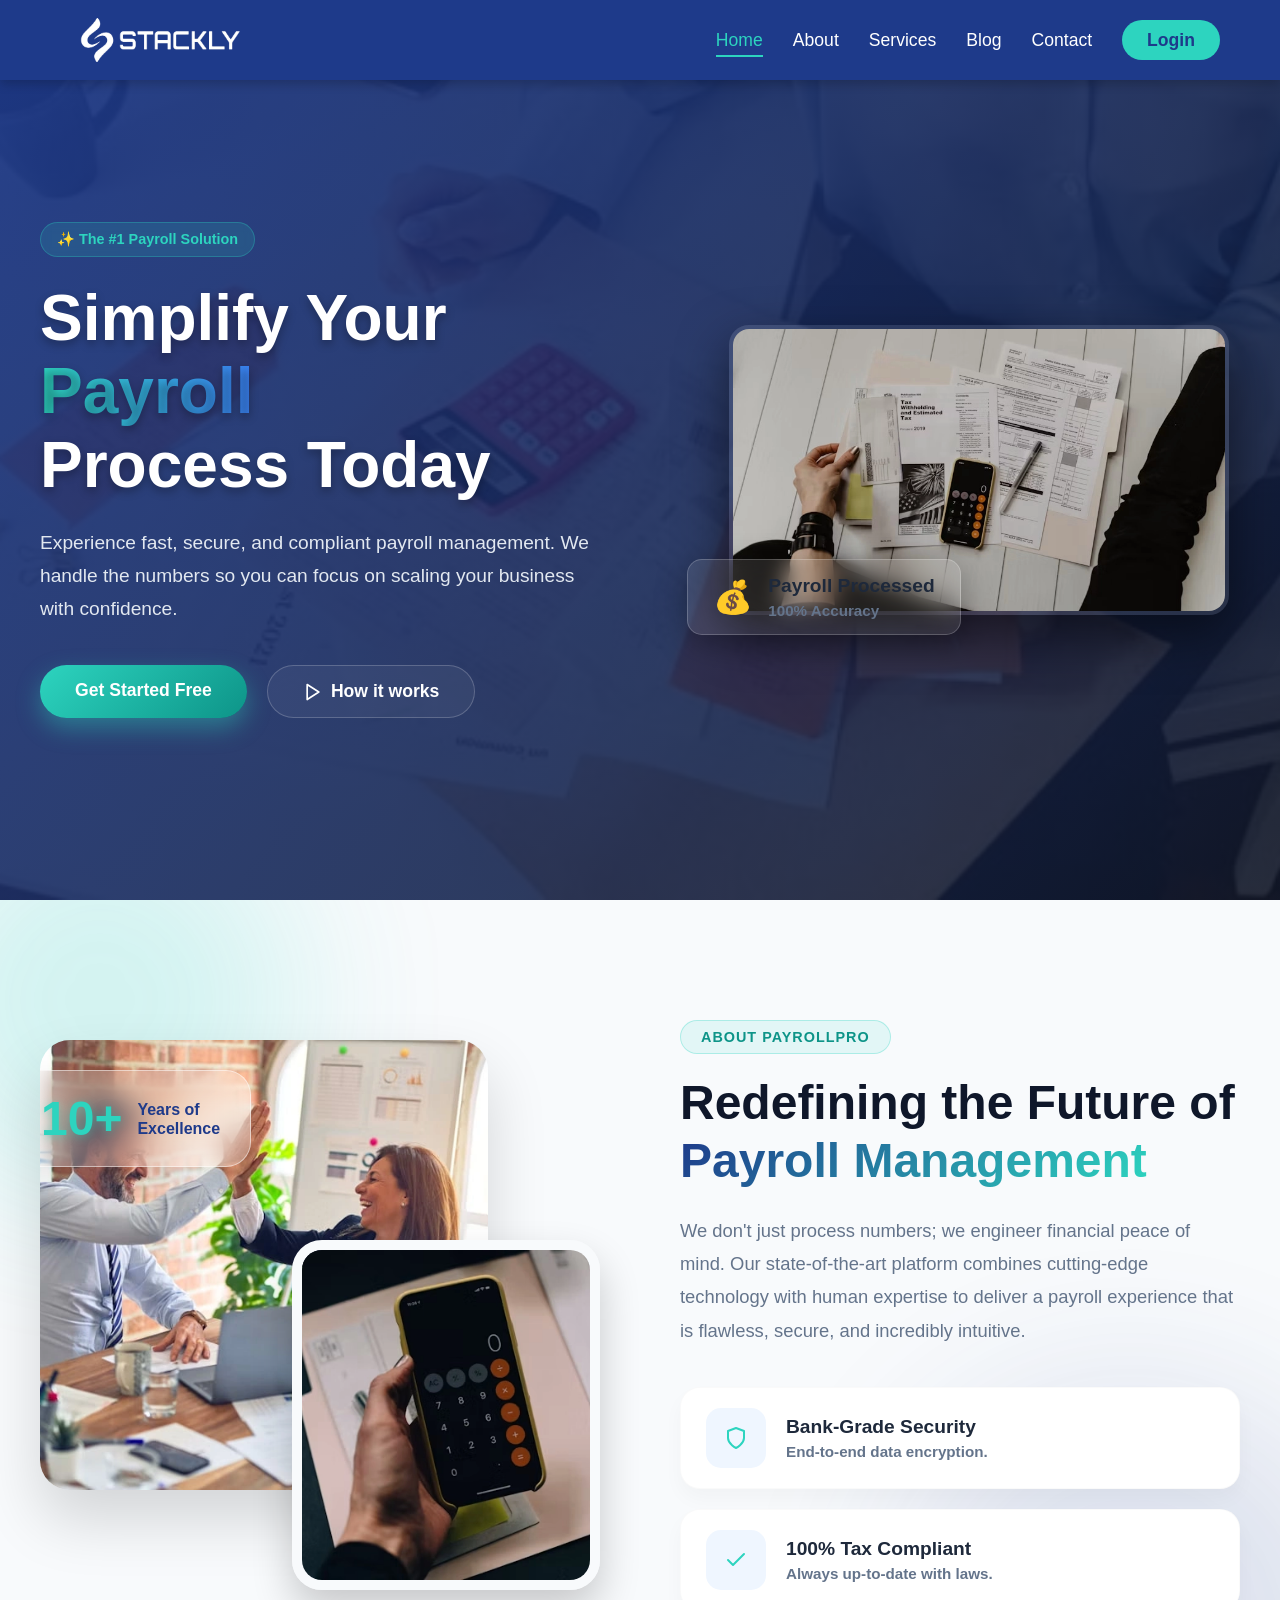
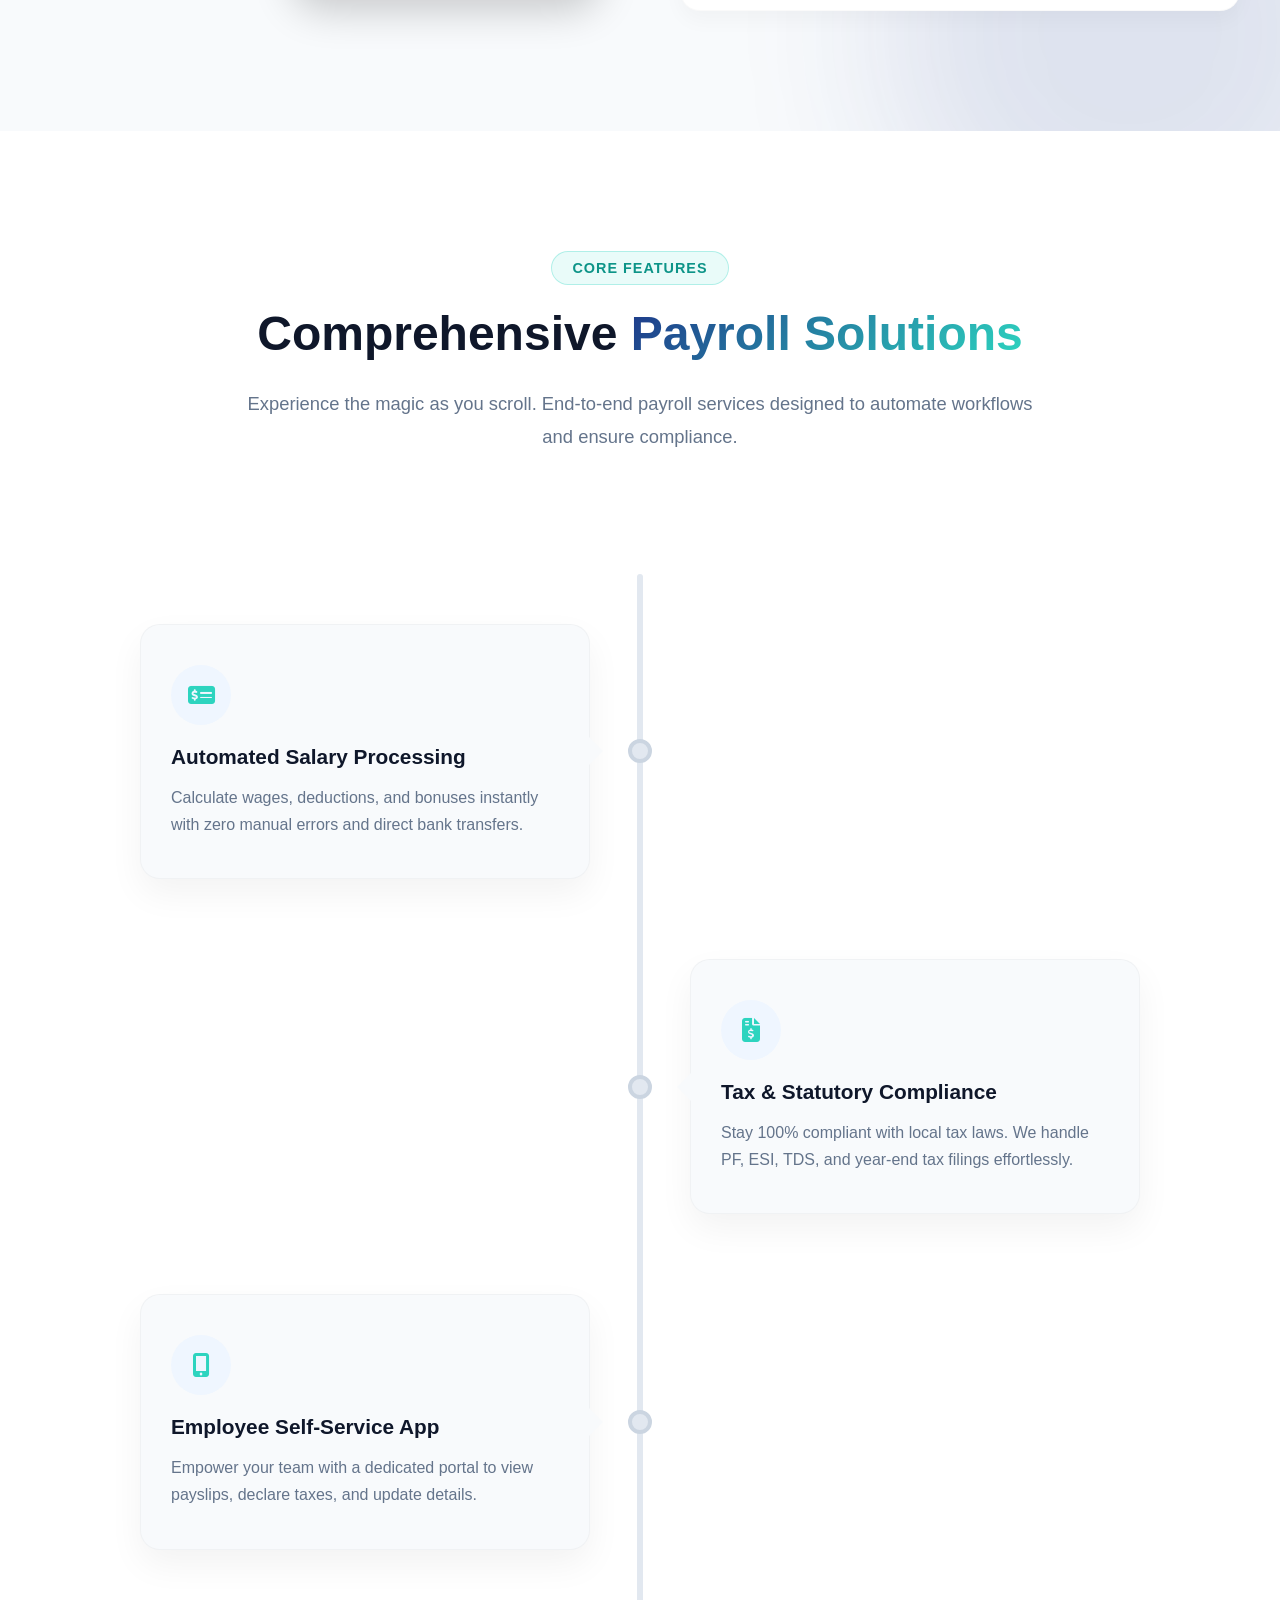
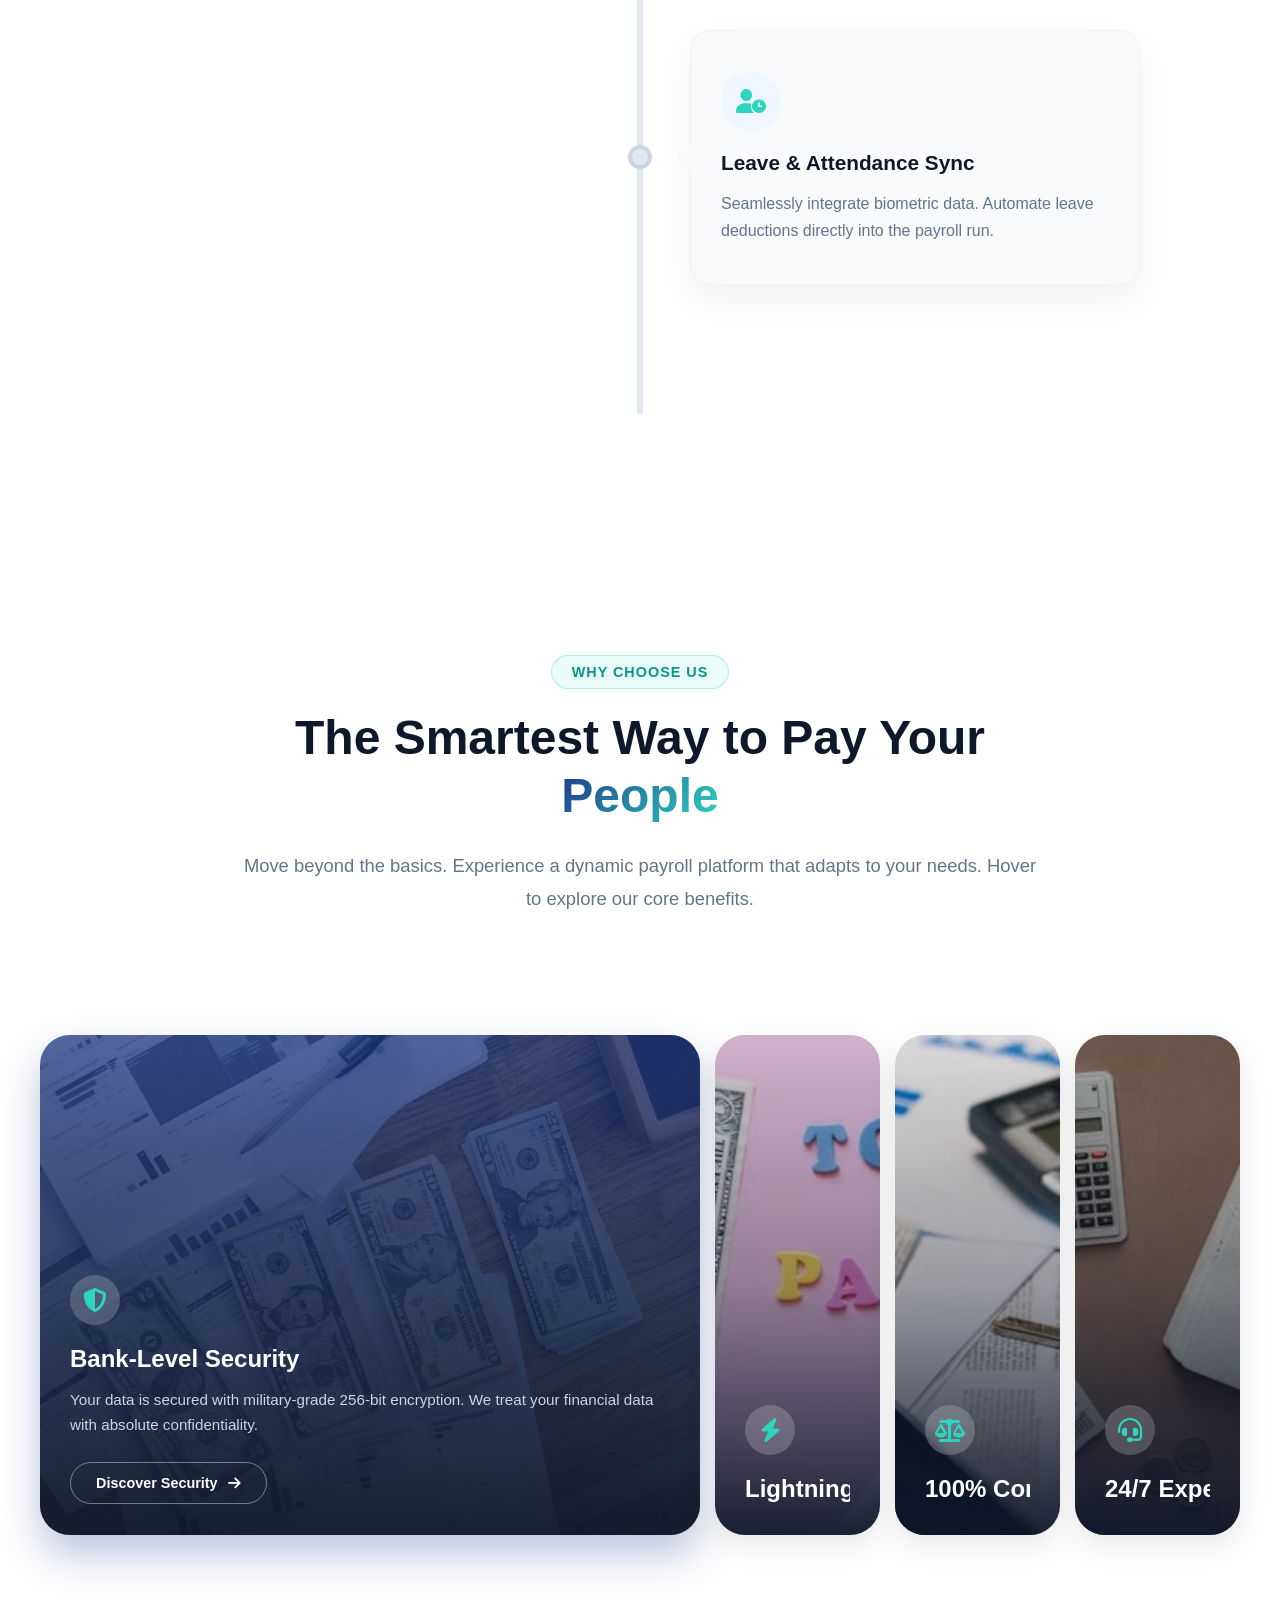
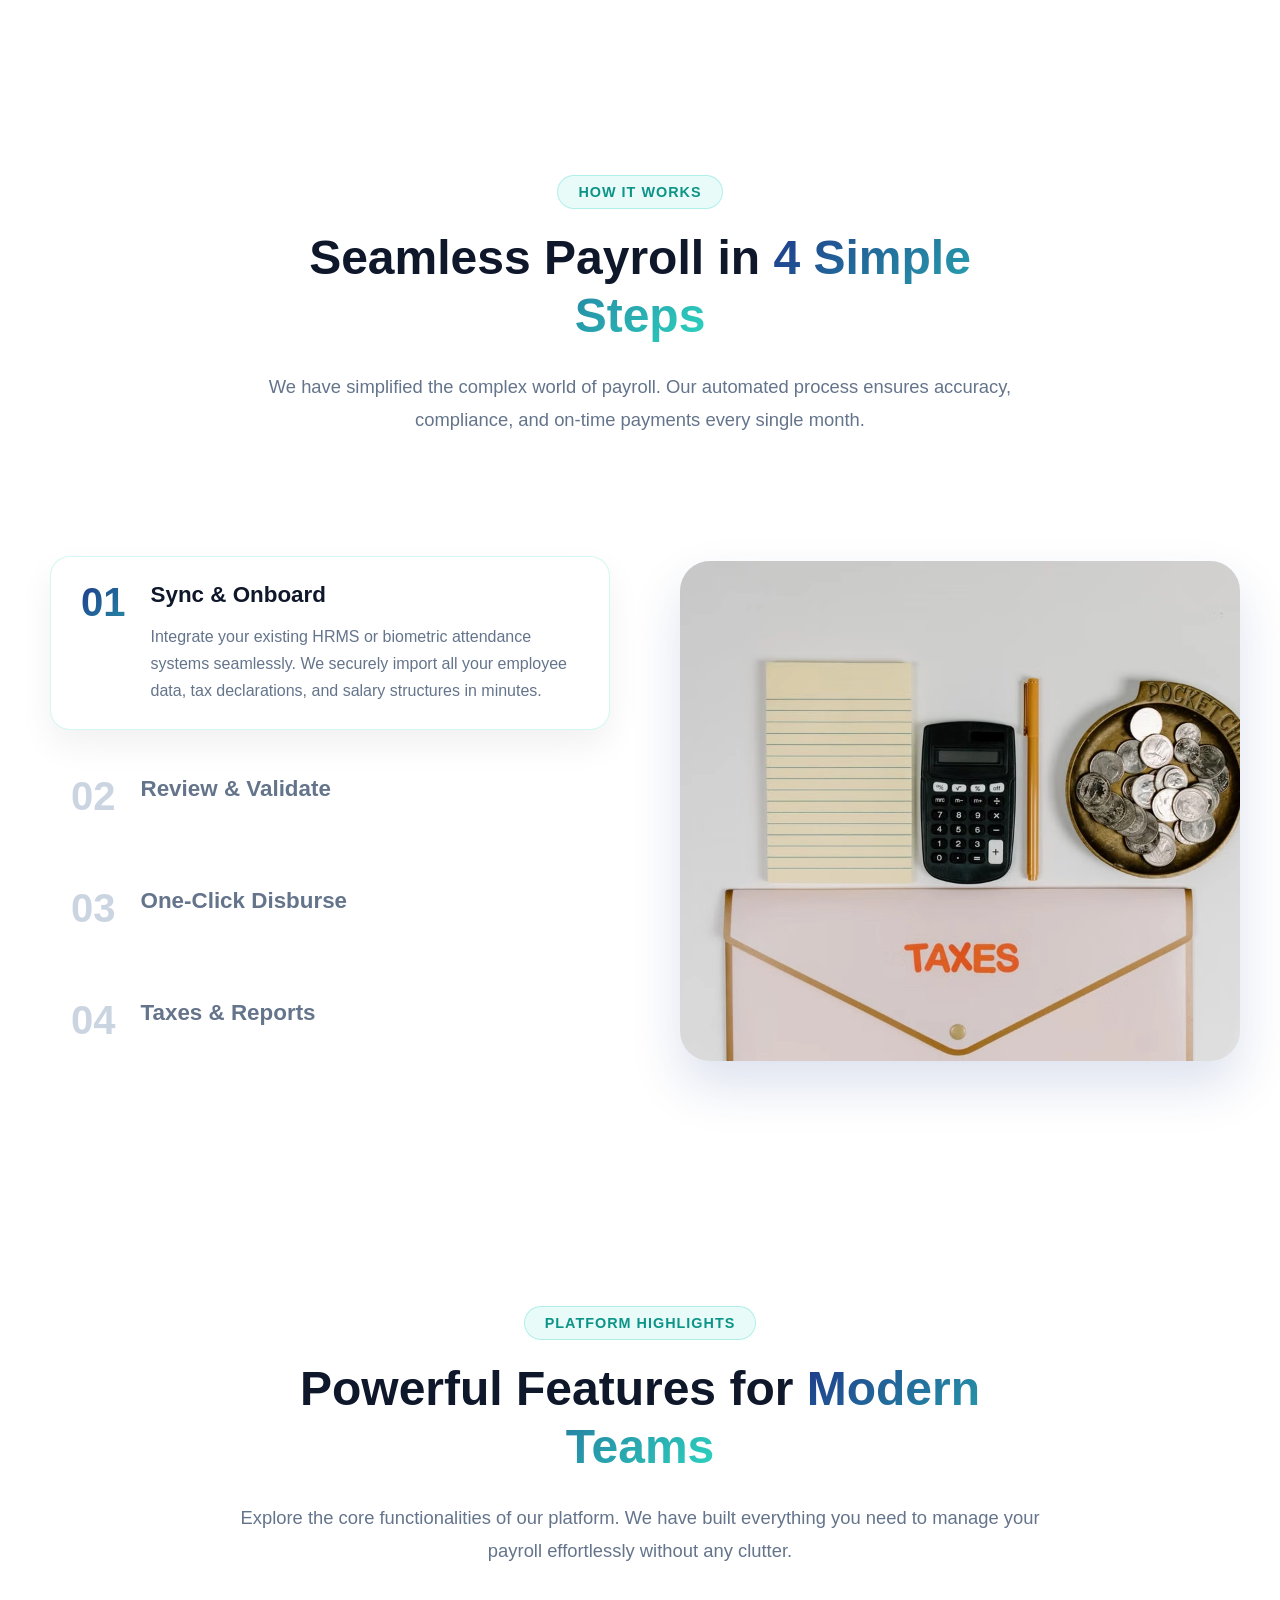
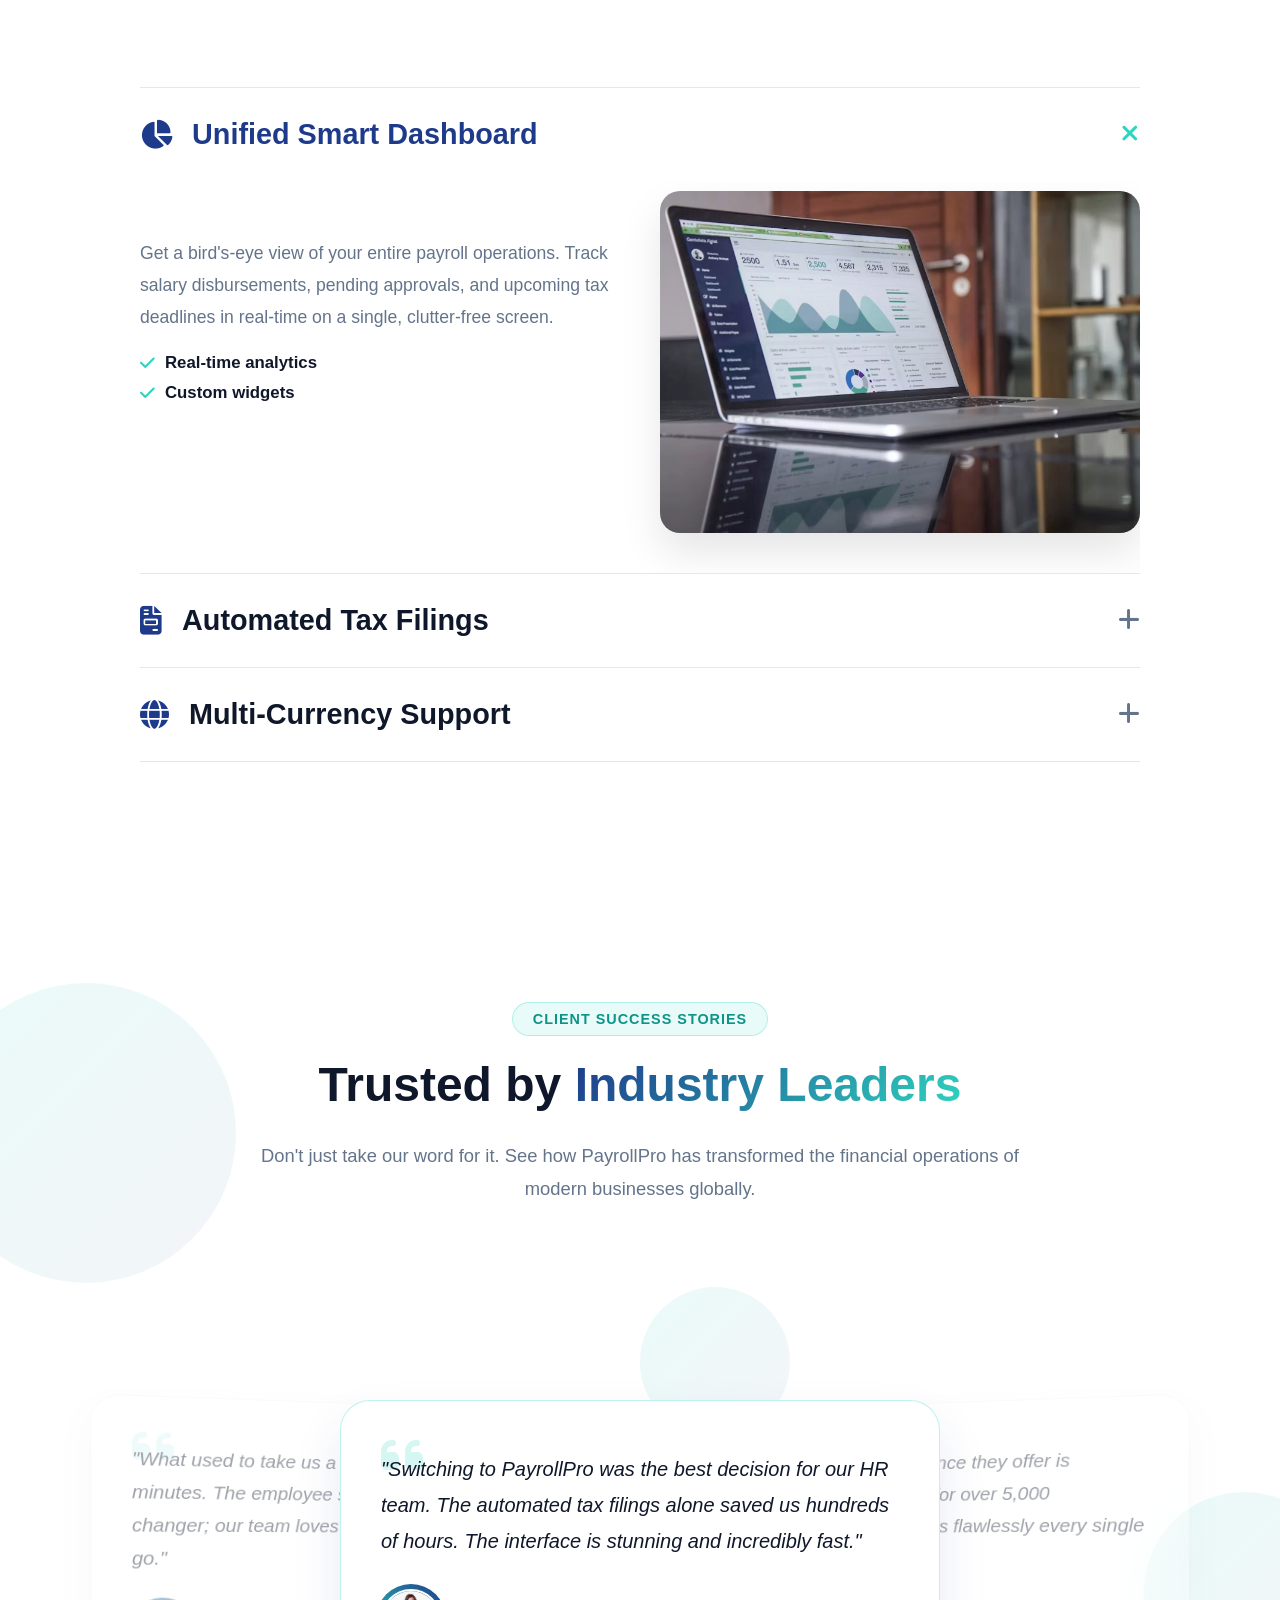
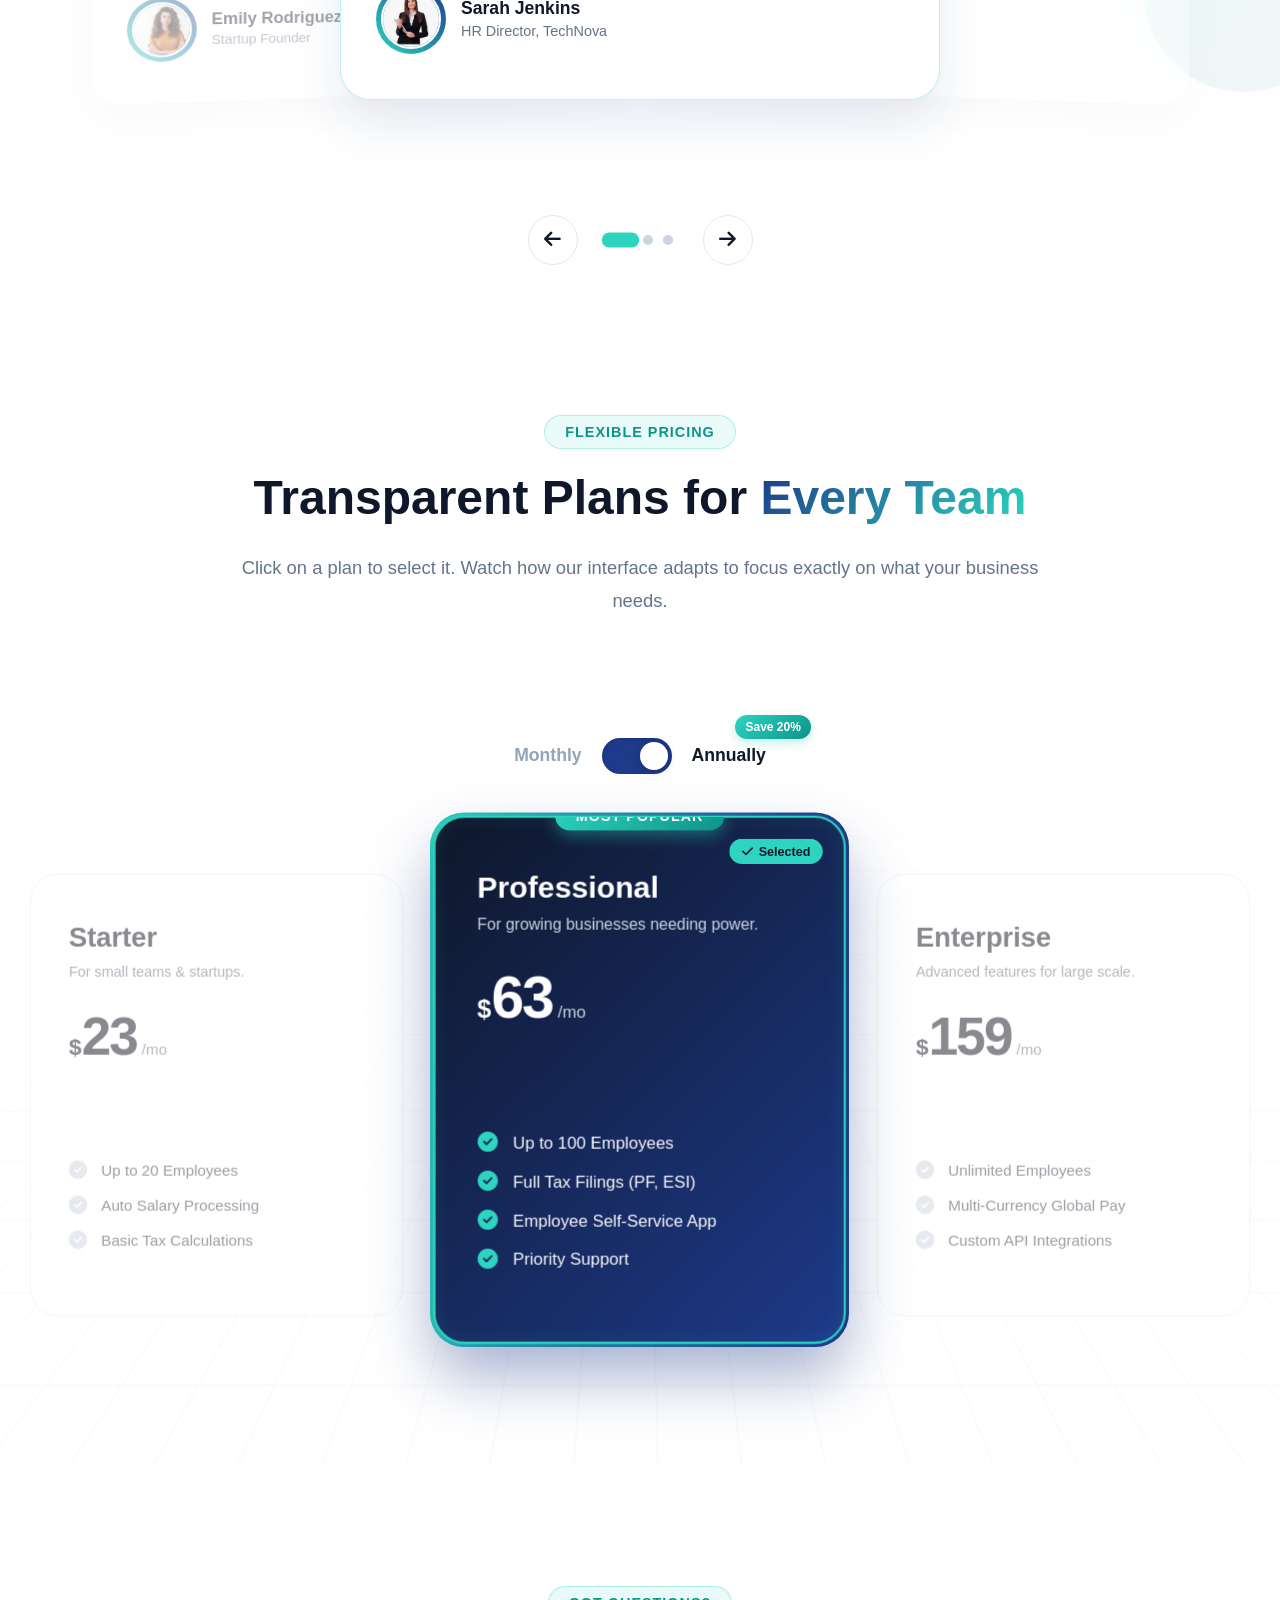
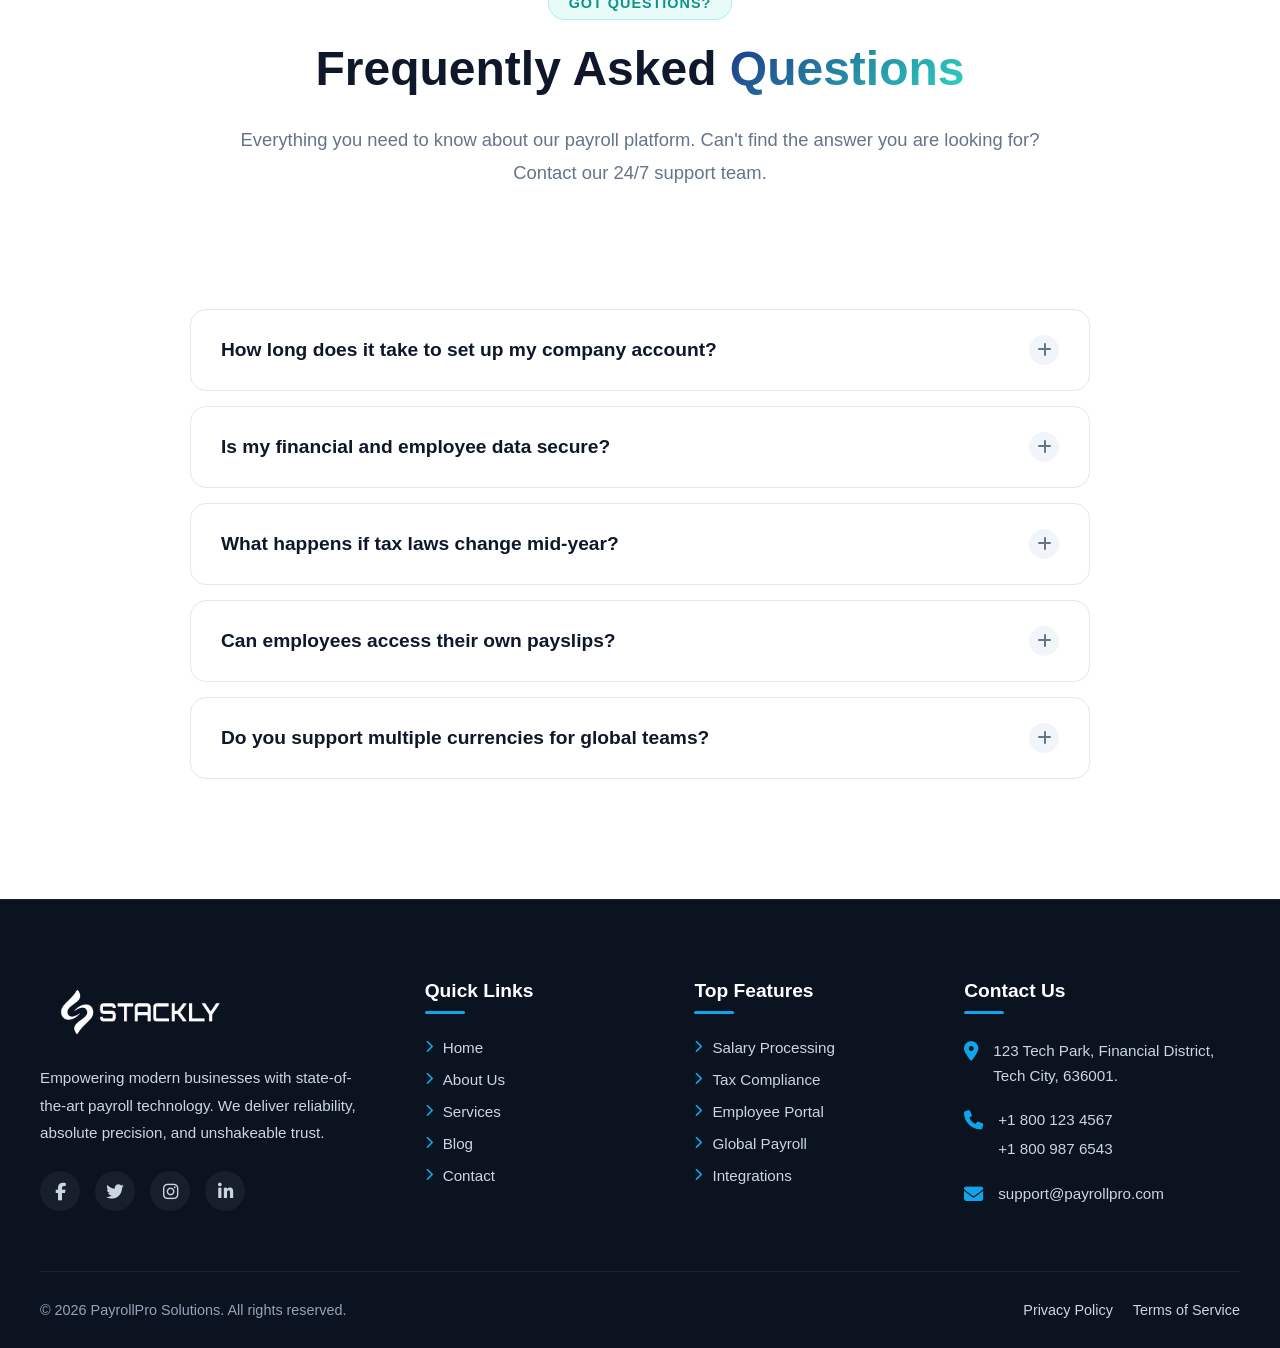
==== index.html @ d3d5c7e8 "Payroll Services" ====
<!DOCTYPE html>
<html lang="en">
<head>
    <meta charset="UTF-8">
    <meta name="viewport" content="width=device-width, initial-scale=1.0">
    <title>Payroll</title>
    <link rel="stylesheet" href="style.css">
    <link rel="stylesheet" href="payroll.css">
    <link href="https://unpkg.com/aos@2.3.1/dist/aos.css" rel="stylesheet">
    <link rel="stylesheet" href="https://cdnjs.cloudflare.com/ajax/libs/font-awesome/6.4.0/css/all.min.css" integrity="sha512-iecdLmaskl7CVkqkXNQ/ZH/XLlvWZOJyj7Yy7tcenmpD1ypASozpmT/E0iPtmFIB46ZmdtAc9eNBvH0H/ZpiBw==" crossorigin="anonymous" referrerpolicy="no-referrer" />
</head>
<body>

   <nav class="navbar">
        <div class="nav-container">
            
            <div class="logo">
               <a href="index.html" class="logo-container">
                <img src="./asset/logo.webp" alt="Company Logo" class="logo-img">
            </a>
            </div>

           
            <ul class="nav-menu" id="nav-menu">
                <li><a href="index.html" class="nav-item active-link">Home</a></li>
                <li><a href="about.html" class="nav-item">About</a></li>
                <li><a href="services.html" class="nav-item">Services</a></li>
                <li><a href="blog.html" class="nav-item">Blog</a></li>
                <li><a href="contact.html" class="nav-item">Contact</a></li>
                <li><a href="login.html" class="login-btn nav-item">Login</a></li>
            </ul>

           
            <div class="hamburger" id="hamburger">
                
                <svg id="icon-open" xmlns="http://www.w3.org/2000/svg" width="30" height="30" viewBox="0 0 24 24" fill="none" stroke="currentColor" stroke-width="2.5" stroke-linecap="round" stroke-linejoin="round">
                    <line x1="3" y1="12" x2="21" y2="12"></line>
                    <line x1="3" y1="6" x2="21" y2="6"></line>
                    <line x1="3" y1="18" x2="21" y2="18"></line>
                </svg>
                
                <svg id="icon-close" class="hidden" xmlns="http://www.w3.org/2000/svg" width="30" height="30" viewBox="0 0 24 24" fill="none" stroke="currentColor" stroke-width="2.5" stroke-linecap="round" stroke-linejoin="round">
                    <line x1="18" y1="6" x2="6" y2="18"></line>
                    <line x1="6" y1="6" x2="18" y2="18"></line>
                </svg>
            </div>
        </div>
    </nav>


 
<section id="home" class="hero-section">
    <div class="hero-overlay"></div>  
    
    <div class="hero-container">
         
        <div class="hero-content">
            <div class="badge animate-fade-in-up" style="animation-delay: 0.1s;">
                <span class="badge-icon">✨</span> The #1 Payroll Solution
            </div>
            <h1 class="hero-title animate-fade-in-up" style="animation-delay: 0.3s;">
                Simplify Your <span class="highlight-text">Payroll</span> <br>Process Today
            </h1>
            <p class="hero-subtitle animate-fade-in-up" style="animation-delay: 0.5s;">
                Experience fast, secure, and compliant payroll management. We handle the numbers so you can focus on scaling your business with confidence.
            </p>
            <div class="hero-buttons animate-fade-in-up" style="animation-delay: 0.7s;">
                <a href="404.html" class="btn-premium">Get Started Free</a>
                <a href="404.html" class="btn-outline-premium">
                    <svg xmlns="http://www.w3.org/2000/svg" width="20" height="20" viewBox="0 0 24 24" fill="none" stroke="currentColor" stroke-width="2" stroke-linecap="round" stroke-linejoin="round" style="margin-right: 8px;"><polygon points="5 3 19 12 5 21 5 3"></polygon></svg>
                    How it works
                </a>
            </div>
        </div>

         
        <div class="hero-image-wrapper animate-fade-in-up" style="animation-delay: 0.5s;">
             
            <img src="./asset/pa1.webp" alt="Payroll Management Dashboard" class="hero-main-img floating-animation">
            
             
            <div class="floating-card glass-effect float-delay">
                <div class="card-icon">💰</div>
                <div class="card-text">
                    <h4>Payroll Processed</h4>
                    <p>100% Accuracy</p>
                </div>
            </div>
        </div>
    </div>
</section>


 
<section id="about" class="premium-about-section">
     
    <div class="glow-blob blob-1"></div>
    <div class="glow-blob blob-2"></div>

    <div class="premium-about-container">
        
         
        <div class="about-visuals hidden-element">
            <div class="main-img-box">
                <img src="./asset/pa2.webp" alt="Corporate Team" class="img-main">
                
                 
                <div class="glass-badge float-anim-1">
                    <span class="badge-num">10+</span>
                    <span class="badge-text">Years of<br>Excellence</span>
                </div>
            </div>
            
             
            <img src="./asset/pa3.webp" alt="Analytics" class="img-secondary float-anim-2">
        </div>

         
        <div class="about-content hidden-element delay-1">
            <div class="pill-badge">About PayrollPro</div>
            
            <h2 class="modern-heading">
                Redefining the Future of <br>
                <span class="gradient-text">Payroll Management</span>
            </h2>
            
            <p class="modern-paragraph">
                We don't just process numbers; we engineer financial peace of mind. Our state-of-the-art platform combines cutting-edge technology with human expertise to deliver a payroll experience that is flawless, secure, and incredibly intuitive.
            </p>
            
             
            <div class="feature-cards-grid">
                <div class="feature-card hidden-element delay-2">
                    <div class="icon-box"><svg xmlns="http://www.w3.org/2000/svg" width="24" height="24" viewBox="0 0 24 24" fill="none" stroke="currentColor" stroke-width="2" stroke-linecap="round" stroke-linejoin="round"><path d="M12 22s8-4 8-10V5l-8-3-8 3v7c0 6 8 10 8 10z"></path></svg></div>
                    <div class="card-text">
                        <h4>Bank-Grade Security</h4>
                        <p>End-to-end data encryption.</p>
                    </div>
                </div>
                
                <div class="feature-card hidden-element delay-3">
                    <div class="icon-box"><svg xmlns="http://www.w3.org/2000/svg" width="24" height="24" viewBox="0 0 24 24" fill="none" stroke="currentColor" stroke-width="2" stroke-linecap="round" stroke-linejoin="round"><polyline points="20 6 9 17 4 12"></polyline></svg></div>
                    <div class="card-text">
                        <h4>100% Tax Compliant</h4>
                        <p>Always up-to-date with laws.</p>
                    </div>
                </div>
            </div>
            
        </div>
    </div>
</section>

 
<section id="services" class="timeline-services-section">
    <div class="services-container">
        
         
        <div class="centered-section-header scroll-up-anim show-anim">
            <div class="pill-badge light-badge">Core Features</div>
            <h2 class="modern-heading">
                Comprehensive <span class="gradient-text">Payroll Solutions</span>
            </h2>
            <p class="modern-paragraph">
                Experience the magic as you scroll. End-to-end payroll services designed to automate workflows and ensure compliance.
            </p>
        </div>

         
        <div class="timeline-wrapper" id="timeline-wrapper">
             
            <div class="timeline-center-line">
                <div class="timeline-progress" id="timeline-progress"></div>
            </div>

             
            <div class="timeline-row timeline-item">
                <div class="timeline-card-wrapper left-side animate-card-left">
                    <div class="timeline-card">
                        <div class="icon-circle"><i class="fa-solid fa-money-check-dollar"></i></div>
                        <h3>Automated Salary Processing</h3>
                        <p>Calculate wages, deductions, and bonuses instantly with zero manual errors and direct bank transfers.</p>
                    </div>
                </div>
                <div class="timeline-dot animate-dot"></div>
                <div class="timeline-empty"></div>
            </div>

             
            <div class="timeline-row timeline-item">
                <div class="timeline-empty"></div>
                <div class="timeline-dot animate-dot"></div>
                <div class="timeline-card-wrapper right-side animate-card-right">
                    <div class="timeline-card">
                        <div class="icon-circle"><i class="fa-solid fa-file-invoice-dollar"></i></div>
                        <h3>Tax & Statutory Compliance</h3>
                        <p>Stay 100% compliant with local tax laws. We handle PF, ESI, TDS, and year-end tax filings effortlessly.</p>
                    </div>
                </div>
            </div>

             
            <div class="timeline-row timeline-item">
                <div class="timeline-card-wrapper left-side animate-card-left">
                    <div class="timeline-card">
                        <div class="icon-circle"><i class="fa-solid fa-mobile-screen-button"></i></div>
                        <h3>Employee Self-Service App</h3>
                        <p>Empower your team with a dedicated portal to view payslips, declare taxes, and update details.</p>
                    </div>
                </div>
                <div class="timeline-dot animate-dot"></div>
                <div class="timeline-empty"></div>
            </div>

             
            <div class="timeline-row timeline-item">
                <div class="timeline-empty"></div>
                <div class="timeline-dot animate-dot"></div>
                <div class="timeline-card-wrapper right-side animate-card-right">
                    <div class="timeline-card">
                        <div class="icon-circle"><i class="fa-solid fa-user-clock"></i></div>
                        <h3>Leave & Attendance Sync</h3>
                        <p>Seamlessly integrate biometric data. Automate leave deductions directly into the payroll run.</p>
                    </div>
                </div>
            </div>

        </div>
    </div>
</section>


 
<section id="why-us" class="expanding-section">
    <div class="expand-container">
        
         
        <div class="centered-section-header scroll-up-anim">
            <div class="pill-badge light-badge">Why Choose Us</div>
            <h2 class="modern-heading">
                The Smartest Way to Pay Your <span class="gradient-text">People</span>
            </h2>
            <p class="modern-paragraph">
                Move beyond the basics. Experience a dynamic payroll platform that adapts to your needs. Hover to explore our core benefits.
            </p>
        </div>

         
        <div class="accordion-wrapper">
            
             
            <div class="accordion-panel active-panel" style="background-image: url('./asset/pa5.webp');">
                <div class="panel-overlay"></div>
                <div class="panel-content">
                    <div class="panel-icon"><i class="fa-solid fa-shield-halved"></i></div>
                    <div class="panel-text-wrapper">
                        <h3 class="panel-title">Bank-Level Security</h3>
                        <p class="panel-desc">Your data is secured with military-grade 256-bit encryption. We treat your financial data with absolute confidentiality.</p>
                        <a href="404.html" class="premium-hover-btn"><span>Discover Security</span><i class="fa-solid fa-arrow-right"></i></a>
                    </div>
                </div>
            </div>

             
            <div class="accordion-panel" style="background-image: url('./asset/pa6.webp');">
                <div class="panel-overlay"></div>
                <div class="panel-content">
                    <div class="panel-icon"><i class="fa-solid fa-bolt"></i></div>
                    <div class="panel-text-wrapper">
                        <h3 class="panel-title">Lightning Fast</h3>
                        <p class="panel-desc">Process hundreds of employee salaries in just one click. Experience the power of real-time direct bank transfers.</p>
                        <a href="404.html" class="premium-hover-btn"><span>See It In Action</span><i class="fa-solid fa-arrow-right"></i></a>
                    </div>
                </div>
            </div>

             
            <div class="accordion-panel" style="background-image: url('./asset/pa7.webp');">
                <div class="panel-overlay"></div>
                <div class="panel-content">
                    <div class="panel-icon"><i class="fa-solid fa-scale-balanced"></i></div>
                    <div class="panel-text-wrapper">
                        <h3 class="panel-title">100% Compliant</h3>
                        <p class="panel-desc">We automatically update our systems with the latest tax laws, ensuring you never face a compliance penalty.</p>
                        <a href="404.html" class="premium-hover-btn"><span>View Compliance</span><i class="fa-solid fa-arrow-right"></i></a>
                    </div>
                </div>
            </div>

             
            <div class="accordion-panel" style="background-image: url('./asset/pa8.webp');">
                <div class="panel-overlay"></div>
                <div class="panel-content">
                    <div class="panel-icon"><i class="fa-solid fa-headset"></i></div>
                    <div class="panel-text-wrapper">
                        <h3 class="panel-title">24/7 Expert Support</h3>
                        <p class="panel-desc">Stuck somewhere? Our dedicated payroll experts are available around the clock to help you resolve issues instantly.</p>
                        <a href="404.html" class="premium-hover-btn"><span>Contact Support</span><i class="fa-solid fa-arrow-right"></i></a>
                    </div>
                </div>
            </div>

        </div>
    </div>
</section>


 
<section id="how-it-works" class="how-it-works-section">
    <div class="how-works-container">
        
         
        <div class="centered-section-header scroll-up-anim">
            <div class="pill-badge light-badge">How It Works</div>
            <h2 class="modern-heading">
                Seamless Payroll in <span class="gradient-text">4 Simple Steps</span>
            </h2>
            <p class="modern-paragraph">
                We have simplified the complex world of payroll. Our automated process ensures accuracy, compliance, and on-time payments every single month.
            </p>
        </div>

         
        <div class="process-layout">
            
             
            <div class="process-steps-list">
                
                 
                <div class="step-item active-step" data-target="step-img-1">
                    <div class="step-number">01</div>
                    <div class="step-content">
                        <h3 class="step-title">Sync & Onboard</h3>
                        <p class="step-desc">Integrate your existing HRMS or biometric attendance systems seamlessly. We securely import all your employee data, tax declarations, and salary structures in minutes.</p>
                    </div>
                </div>

                 
                <div class="step-item" data-target="step-img-2">
                    <div class="step-number">02</div>
                    <div class="step-content">
                        <h3 class="step-title">Review & Validate</h3>
                        <p class="step-desc">Our AI engine automatically calculates gross pay, leave deductions, bonuses, and overtime. Review the auto-generated pay register with a single click before final approval.</p>
                    </div>
                </div>

                 
                <div class="step-item" data-target="step-img-3">
                    <div class="step-number">03</div>
                    <div class="step-content">
                        <h3 class="step-title">One-Click Disburse</h3>
                        <p class="step-desc">Fund your virtual payroll account and click 'Disburse'. Salaries are instantly routed to employee bank accounts via secure banking APIs, exactly on payday.</p>
                    </div>
                </div>

                 
                <div class="step-item" data-target="step-img-4">
                    <div class="step-number">04</div>
                    <div class="step-content">
                        <h3 class="step-title">Taxes & Reports</h3>
                        <p class="step-desc">We automatically generate and file PF, ESI, PT, and TDS challans. Employees receive instant digital payslips, and you get comprehensive financial analytics.</p>
                    </div>
                </div>

            </div>

             
            <div class="process-visuals">
                <img src="./asset/pa9.webp" alt="Onboard Data" class="process-img active-img" id="step-img-1">
                
                <img src="./asset/pa10.webp" alt="Review Dashboard" class="process-img" id="step-img-2">
                
                <img src="./asset/pa11.webp" alt="Disburse Payments" class="process-img" id="step-img-3">
                
                <img src="./asset/pa12.webp" alt="Tax Reports" class="process-img" id="step-img-4">
            </div>

        </div>
    </div>
</section>


 
<section id="features" class="key-features-section">
    <div class="features-container">
        
         
        <div class="centered-section-header scroll-up-anim">
            <div class="pill-badge light-badge">Platform Highlights</div>
            <h2 class="modern-heading">
                Powerful Features for <span class="gradient-text">Modern Teams</span>
            </h2>
            <p class="modern-paragraph">
                Explore the core functionalities of our platform. We have built everything you need to manage your payroll effortlessly without any clutter.
            </p>
        </div>

         
        <div class="feature-rows-wrapper">
            
             
            <div class="feature-row active-row scroll-up-anim delay-1">
                <div class="row-header">
                    <div class="row-title">
                        <i class="fa-solid fa-chart-pie row-icon"></i>
                        <h3>Unified Smart Dashboard</h3>
                    </div>
                    <div class="row-toggle"><i class="fa-solid fa-plus"></i></div>
                </div>
                <div class="row-content">
                    <div class="row-content-inner">
                        <div class="row-text">
                            <p>Get a bird's-eye view of your entire payroll operations. Track salary disbursements, pending approvals, and upcoming tax deadlines in real-time on a single, clutter-free screen.</p>
                            <ul class="row-bullets">
                                <li><i class="fa-solid fa-check"></i> Real-time analytics</li>
                                <li><i class="fa-solid fa-check"></i> Custom widgets</li>
                            </ul>
                            <a href="#" class="premium-hover-btn"><span>Explore Dashboard</span><i class="fa-solid fa-arrow-right"></i></a>
                        </div>
                        <div class="row-image">
                            <img src="./asset/pa13.webp" alt="Dashboard">
                        </div>
                    </div>
                </div>
            </div>

             
            <div class="feature-row scroll-up-anim delay-2">
                <div class="row-header">
                    <div class="row-title">
                        <i class="fa-solid fa-file-invoice row-icon"></i>
                        <h3>Automated Tax Filings</h3>
                    </div>
                    <div class="row-toggle"><i class="fa-solid fa-plus"></i></div>
                </div>
                <div class="row-content">
                    <div class="row-content-inner">
                        <div class="row-text">
                            <p>Never worry about missing a tax deadline again. Our system auto-calculates PF, ESI, and TDS, and automatically generates ready-to-upload challans for government portals.</p>
                            <ul class="row-bullets">
                                <li><i class="fa-solid fa-check"></i> 100% Error-free</li>
                                <li><i class="fa-solid fa-check"></i> One-click generation</li>
                            </ul>
                            <a href="#" class="premium-hover-btn"><span>View Tax Features</span><i class="fa-solid fa-arrow-right"></i></a>
                        </div>
                        <div class="row-image">
                            <img src="./asset/pa14.webp" alt="Tax Filing">
                        </div>
                    </div>
                </div>
            </div>

             
            <div class="feature-row scroll-up-anim delay-3">
                <div class="row-header">
                    <div class="row-title">
                        <i class="fa-solid fa-globe row-icon"></i>
                        <h3>Multi-Currency Support</h3>
                    </div>
                    <div class="row-toggle"><i class="fa-solid fa-plus"></i></div>
                </div>
                <div class="row-content">
                    <div class="row-content-inner">
                        <div class="row-text">
                            <p>Paying remote teams across the globe? Our platform seamlessly handles multiple currencies, real-time exchange rates, and international compliance laws automatically.</p>
                            <ul class="row-bullets">
                                <li><i class="fa-solid fa-check"></i> 50+ Currencies</li>
                                <li><i class="fa-solid fa-check"></i> Automated conversions</li>
                            </ul>
                            <a href="#" class="premium-hover-btn"><span>Global Payroll</span><i class="fa-solid fa-arrow-right"></i></a>
                        </div>
                        <div class="row-image">
                            <img src="./asset/pa15.webp" alt="Global Payroll">
                        </div>
                    </div>
                </div>
            </div>

        </div>
    </div>
</section>



 
<section id="testimonials" class="testimonials-section">
     
    <div class="floating-shape shape-1"></div>
    <div class="floating-shape shape-2"></div>
    <div class="floating-shape shape-3"></div>

    <div class="testi-container">
        
         
        <div class="centered-section-header scroll-up-anim">
            <div class="pill-badge light-badge">Client Success Stories</div>
            <h2 class="modern-heading">
                Trusted by <span class="gradient-text">Industry Leaders</span>
            </h2>
            <p class="modern-paragraph">
                Don't just take our word for it. See how PayrollPro has transformed the financial operations of modern businesses globally.
            </p>
        </div>

         
        <div class="testi-slider-wrapper scroll-up-anim delay-1">
            <div class="testi-track" id="testi-track">
                
                 
                <div class="testi-item">
                    <div class="testi-content-wrapper">
                        <i class="fa-solid fa-quote-left massive-quote"></i>
                        <p class="testi-text">"Switching to PayrollPro was the best decision for our HR team. The automated tax filings alone saved us hundreds of hours. The interface is stunning and incredibly fast."</p>
                        <div class="testi-author">
                            <div class="author-avatar-wrapper">
                                <img src="./asset/woman3.webp" alt="Sarah J." class="author-img">
                                <div class="avatar-glow"></div>
                            </div>
                            <div class="author-info">
                                <h4>Sarah Jenkins</h4>
                                <span>HR Director, TechNova</span>
                            </div>
                        </div>
                    </div>
                </div>

                 
                <div class="testi-item">
                    <div class="testi-content-wrapper">
                        <i class="fa-solid fa-quote-left massive-quote"></i>
                        <p class="testi-text">"The level of security and compliance they offer is unmatched. We process salaries for over 5,000 employees globally, and it happens flawlessly every single month."</p>
                        <div class="testi-author">
                            <div class="author-avatar-wrapper">
                                <img src="./asset/man1.webp" alt="Michael C." class="author-img">
                                <div class="avatar-glow"></div>
                            </div>
                            <div class="author-info">
                                <h4>Michael Chen</h4>
                                <span>CFO, GlobalCorp</span>
                            </div>
                        </div>
                    </div>
                </div>

                 
                <div class="testi-item">
                    <div class="testi-content-wrapper">
                        <i class="fa-solid fa-quote-left massive-quote"></i>
                        <p class="testi-text">"What used to take us a week now takes literally 10 minutes. The employee self-service app is a game-changer; our team loves checking their payslips on the go."</p>
                        <div class="testi-author">
                            <div class="author-avatar-wrapper">
                                <img src="./asset/woman1.webp" alt="Emily R." class="author-img">
                                <div class="avatar-glow"></div>
                            </div>
                            <div class="author-info">
                                <h4>Emily Rodriguez</h4>
                                <span>Startup Founder</span>
                            </div>
                        </div>
                    </div>
                </div>

            </div>

             
            <div class="testi-controls">
                <button class="testi-btn prev-btn" id="t-prev"><i class="fa-solid fa-arrow-left"></i></button>
                <div class="testi-indicators" id="t-indicators"></div>
                <button class="testi-btn next-btn" id="t-next"><i class="fa-solid fa-arrow-right"></i></button>
            </div>
        </div>

    </div>
</section>


 
<section id="pricing" class="pricing-premium-section">
    <div class="pricing-bg-grid"></div>

    <div class="pricing-container">
        
         
        <div class="centered-section-header scroll-up-anim">
            <div class="pill-badge light-badge">Flexible Pricing</div>
            <h2 class="modern-heading">
                Transparent Plans for <span class="gradient-text">Every Team</span>
            </h2>
            <p class="modern-paragraph">
                Click on a plan to select it. Watch how our interface adapts to focus exactly on what your business needs.
            </p>
        </div>

         
        <div class="pricing-toggle-wrapper scroll-up-anim delay-1">
            <span class="toggle-label" id="label-monthly">Monthly</span>
            <div class="premium-toggle" id="premium-toggle">
                <div class="toggle-indicator"></div>
            </div>
            <span class="toggle-label active-label" id="label-yearly">
                Annually <span class="floating-save-badge">Save 20%</span>
            </span>
        </div>

         
        <div class="pricing-3d-grid" id="pricing-grid-container">
            
             
            <div class="pricing-3d-card scroll-up-anim delay-1">
                <div class="card-inner">
                    <div class="selection-indicator"><i class="fa-solid fa-check"></i> Selected</div>
                    <h3 class="plan-name">Starter</h3>
                    <p class="plan-desc">For small teams & startups.</p>
                    <div class="price-box">
                        <span class="currency">$</span>
                        <div class="price-value-wrapper">
                            <span class="amount price-anim" data-monthly="29" data-yearly="23">23</span>
                        </div>
                        <span class="duration">/mo</span>
                    </div>
                    <a href="#" class="premium-hover-btn outline-btn"><span>Choose Starter</span><i class="fa-solid fa-arrow-right"></i></a>
                    <div class="features-list">
                        <ul>
                            <li><i class="fa-solid fa-circle-check"></i> Up to 20 Employees</li>
                            <li><i class="fa-solid fa-circle-check"></i> Auto Salary Processing</li>
                            <li><i class="fa-solid fa-circle-check"></i> Basic Tax Calculations</li>
                        </ul>
                    </div>
                </div>
            </div>

             
            <div class="pricing-3d-card pro-card active-plan scroll-up-anim delay-2">
                <div class="spinning-gradient-border"></div>
                <div class="card-inner pro-inner">
                    <div class="selection-indicator"><i class="fa-solid fa-check"></i> Selected</div>
                     
                    <div class="popular-tag">Most Popular</div>
                    <h3 class="plan-name text-blue">Professional</h3>
                    <p class="plan-desc">For growing businesses needing power.</p>
                    <div class="price-box">
                        <span class="currency">$</span>
                        <div class="price-value-wrapper">
                            <span class="amount price-anim" data-monthly="79" data-yearly="63">63</span>
                        </div>
                        <span class="duration">/mo</span>
                    </div>
                    <a href="#" class="premium-hover-btn filled-btn action-pulse"><span>Proceed Now</span><i class="fa-solid fa-arrow-right"></i></a>
                    <div class="features-list">
                        <ul>
                            <li><i class="fa-solid fa-circle-check text-teal"></i> Up to 100 Employees</li>
                            <li><i class="fa-solid fa-circle-check text-teal"></i> Full Tax Filings (PF, ESI)</li>
                            <li><i class="fa-solid fa-circle-check text-teal"></i> Employee Self-Service App</li>
                            <li><i class="fa-solid fa-circle-check text-teal"></i> Priority Support</li>
                        </ul>
                    </div>
                </div>
            </div>

             
            <div class="pricing-3d-card scroll-up-anim delay-3">
                <div class="card-inner">
                    <div class="selection-indicator"><i class="fa-solid fa-check"></i> Selected</div>
                    <h3 class="plan-name">Enterprise</h3>
                    <p class="plan-desc">Advanced features for large scale.</p>
                    <div class="price-box">
                        <span class="currency">$</span>
                        <div class="price-value-wrapper">
                            <span class="amount price-anim" data-monthly="199" data-yearly="159">159</span>
                        </div>
                        <span class="duration">/mo</span>
                    </div>
                    <a href="#" class="premium-hover-btn outline-btn"><span>Contact Sales</span><i class="fa-solid fa-arrow-right"></i></a>
                    <div class="features-list">
                        <ul>
                            <li><i class="fa-solid fa-circle-check"></i> Unlimited Employees</li>
                            <li><i class="fa-solid fa-circle-check"></i> Multi-Currency Global Pay</li>
                            <li><i class="fa-solid fa-circle-check"></i> Custom API Integrations</li>
                        </ul>
                    </div>
                </div>
            </div>

        </div>
    </div>
</section>


 
<section id="faq" class="premium-faq-section">
    <div class="faq-container">
        
         
        <div class="centered-section-header scroll-up-anim">
            <div class="pill-badge light-badge">Got Questions?</div>
            <h2 class="modern-heading">
                Frequently Asked <span class="gradient-text">Questions</span>
            </h2>
            <p class="modern-paragraph">
                Everything you need to know about our payroll platform. Can't find the answer you are looking for? Contact our 24/7 support team.
            </p>
        </div>

         
        <div class="faq-accordion scroll-up-anim delay-1">
            
             
            <div class="faq-item">
                <div class="faq-question">
                    <h3>How long does it take to set up my company account?</h3>
                    <div class="faq-icon">
                        <i class="fa-solid fa-plus"></i>
                    </div>
                </div>
                <div class="faq-answer">
                    <div class="answer-inner">
                        <p>Setting up your account is incredibly fast. With our bulk data import tool, you can onboard your entire team, sync your existing HRMS data, and be ready to run your first payroll in under 24 hours.</p>
                    </div>
                </div>
            </div>

             
            <div class="faq-item">
                <div class="faq-question">
                    <h3>Is my financial and employee data secure?</h3>
                    <div class="faq-icon">
                        <i class="fa-solid fa-plus"></i>
                    </div>
                </div>
                <div class="faq-answer">
                    <div class="answer-inner">
                        <p>Absolutely. We use bank-level AES-256 encryption to protect your data both in transit and at rest. Our infrastructure is ISO 27001 certified, and we mandate Multi-Factor Authentication (MFA) for all administrative access.</p>
                    </div>
                </div>
            </div>

             
            <div class="faq-item">
                <div class="faq-question">
                    <h3>What happens if tax laws change mid-year?</h3>
                    <div class="faq-icon">
                        <i class="fa-solid fa-plus"></i>
                    </div>
                </div>
                <div class="faq-answer">
                    <div class="answer-inner">
                        <p>You don't have to worry about compliance. Our legal and tech teams constantly monitor government regulations. Any changes in tax slabs, PF, or ESI rules are automatically updated in our core engine without requiring any manual action from you.</p>
                    </div>
                </div>
            </div>

             
            <div class="faq-item">
                <div class="faq-question">
                    <h3>Can employees access their own payslips?</h3>
                    <div class="faq-icon">
                        <i class="fa-solid fa-plus"></i>
                    </div>
                </div>
                <div class="faq-answer">
                    <div class="answer-inner">
                        <p>Yes! Every plan includes access to our Employee Self-Service (ESS) portal. Employees can log in via web or our mobile app to view current and past payslips, declare tax savings, and download Form 16.</p>
                    </div>
                </div>
            </div>

             
            <div class="faq-item">
                <div class="faq-question">
                    <h3>Do you support multiple currencies for global teams?</h3>
                    <div class="faq-icon">
                        <i class="fa-solid fa-plus"></i>
                    </div>
                </div>
                <div class="faq-answer">
                    <div class="answer-inner">
                        <p>Multi-currency support is available exclusively on our Enterprise plan. It allows you to process payroll across 50+ countries with automated real-time exchange rate conversions and localized compliance.</p>
                    </div>
                </div>
            </div>

        </div>
    </div>
</section>


 
<footer class="premium-footer">
    <div class="footer-container">
        
         
        <div class="footer-grid scroll-up-anim">
            
             
            <div class="footer-col brand-col">
                <div class="footer-logo">
                     <a href="index.html" class="logo-container">
                <img src="./asset/logo.webp" alt="Company Logo" class="logo-img">
            </a>
                </div>
                <p class="footer-desc">
                    Empowering modern businesses with state-of-the-art payroll technology. We deliver reliability, absolute precision, and unshakeable trust.
                </p>
                <div class="footer-socials">
                    <a href="404.html"><i class="fa-brands fa-facebook-f"></i></a>
                    <a href="404.html"><i class="fa-brands fa-twitter"></i></a>
                    <a href="404.html"><i class="fa-brands fa-instagram"></i></a>
                    <a href="404.html"><i class="fa-brands fa-linkedin-in"></i></a>
                </div>
            </div>

             
            <div class="footer-col">
                <h4 class="footer-heading">Quick Links</h4>
                <ul class="footer-links">
                    <li><a href="index.html"><i class="fa-solid fa-chevron-right"></i> Home</a></li>
                    <li><a href="about.html"><i class="fa-solid fa-chevron-right"></i> About Us</a></li>
                    <li><a href="services.html"><i class="fa-solid fa-chevron-right"></i> Services</a></li>
                    <li><a href="blog.html"><i class="fa-solid fa-chevron-right"></i> Blog</a></li>
                    <li><a href="contact.html"><i class="fa-solid fa-chevron-right"></i> Contact</a></li>
                </ul>
            </div>

             
            <div class="footer-col">
                <h4 class="footer-heading">Top Features</h4>
                <ul class="footer-links">
                    <li><a href="404.html"><i class="fa-solid fa-chevron-right"></i> Salary Processing</a></li>
                    <li><a href="404.html"><i class="fa-solid fa-chevron-right"></i> Tax Compliance</a></li>
                    <li><a href="404.html"><i class="fa-solid fa-chevron-right"></i> Employee Portal</a></li>
                    <li><a href="404.html"><i class="fa-solid fa-chevron-right"></i> Global Payroll</a></li>
                    <li><a href="404.html"><i class="fa-solid fa-chevron-right"></i> Integrations</a></li>
                </ul>
            </div>

             
            <div class="footer-col contact-col">
                <h4 class="footer-heading">Contact Us</h4>
                <ul class="footer-contact-info">
                    <li>
                        <i class="fa-solid fa-location-dot"></i>
                        <span>123 Tech Park, Financial District,<br>Tech City, 636001.</span>
                    </li>
                    <li>
                        <i class="fa-solid fa-phone"></i>
                        <div class="phone-numbers">
                            <span>+1 800 123 4567</span>
                            <span>+1 800 987 6543</span>
                        </div>
                    </li>
                    <li>
                        <i class="fa-solid fa-envelope"></i>
                        <span>support@payrollpro.com</span>
                    </li>
                </ul>
            </div>

        </div>

         
        <div class="footer-bottom scroll-up-anim delay-1">
            <div class="copyright-text">
                &copy; 2026 PayrollPro Solutions. All rights reserved.
            </div>
            <div class="legal-links">
                <a href="404.html">Privacy Policy</a>
                <a href="404.html">Terms of Service</a>
            </div>
        </div>

    </div>
</footer>


    <script src="https://unpkg.com/aos@2.3.1/dist/aos.js"></script>
    <script src="main.js"></script>

    <script>
 
document.addEventListener('DOMContentLoaded', function() {
    AOS.init({
        once: true, 
        offset: 100, 
    });
});
    </script>

    <script>
       
document.addEventListener('DOMContentLoaded', function() {
    const observerOptions = {
        threshold: 0.1,
        rootMargin: "0px 0px -50px 0px"
    };

    const observer = new IntersectionObserver((entries) => {
        entries.forEach(entry => {
            if (entry.isIntersecting) {
                entry.target.classList.add('show-element');
 
                observer.unobserve(entry.target); 
            }
        });
    }, observerOptions);

    const hiddenElements = document.querySelectorAll('.hidden-element');
    hiddenElements.forEach((el) => observer.observe(el));
});



document.addEventListener('DOMContentLoaded', function() {
    
 
    const timelineWrapper = document.getElementById('timeline-wrapper');
    const timelineProgress = document.getElementById('timeline-progress');
    const timelineItems = document.querySelectorAll('.timeline-item');

    function updateTimelineOnScroll() {
        if(!timelineWrapper) return;

 
        const rect = timelineWrapper.getBoundingClientRect();
        const windowHeight = window.innerHeight;
        
 
        const startPos = windowHeight * 0.7; 
        
 
        let scrollPercentage = (startPos - rect.top) / rect.height;

 
        if (scrollPercentage < 0) scrollPercentage = 0;
        if (scrollPercentage > 1) scrollPercentage = 1;

 
        timelineProgress.style.height = `${scrollPercentage * 100}%`;

 
        timelineItems.forEach((item, index) => {
            const itemRect = item.getBoundingClientRect();
            const dot = item.querySelector('.timeline-dot');
            const card = item.querySelector('.timeline-card-wrapper');

 
            if (itemRect.top < windowHeight * 0.7) {
                dot.classList.add('active-dot');
                card.classList.add('show-card');
            } else {
 
                dot.classList.remove('active-dot');
                card.classList.remove('show-card');
            }
        });
    }

 
    window.addEventListener('scroll', updateTimelineOnScroll);
    
 
    updateTimelineOnScroll();
});

document.addEventListener('DOMContentLoaded', function() {
    const panels = document.querySelectorAll('.accordion-panel');

    panels.forEach(panel => {
        panel.addEventListener('click', () => {
 
            panels.forEach(p => p.classList.remove('active-panel'));
 
            panel.classList.add('active-panel');
        });
    });
});


document.addEventListener('DOMContentLoaded', function() {
    
    const steps = document.querySelectorAll('.step-item');
    const images = document.querySelectorAll('.process-img');
    let currentIndex = 0;
    let autoPlayInterval;

 
    function activateStep(index) {
 
        steps.forEach(s => s.classList.remove('active-step'));
        images.forEach(i => i.classList.remove('active-img'));

 
        steps[index].classList.add('active-step');
        
 
        const targetId = steps[index].getAttribute('data-target');
        document.getElementById(targetId).classList.add('active-img');
    }

 
    steps.forEach((step, index) => {
        step.addEventListener('click', () => {
            currentIndex = index;
            activateStep(currentIndex);
            resetAutoPlay(); // Pause autoplay when user interacts
        });
    });

 
    function startAutoPlay() {
        autoPlayInterval = setInterval(() => {
            currentIndex = (currentIndex + 1) % steps.length;
            activateStep(currentIndex);
        }, 4000); // 4000ms = 4 seconds
    }

    function resetAutoPlay() {
        clearInterval(autoPlayInterval);
        startAutoPlay(); // Restart the timer
    }

 
    if(steps.length > 0) {
        startAutoPlay();
    }
});



document.addEventListener('DOMContentLoaded', function() {
 
    const featureRows = document.querySelectorAll('.feature-row');

    featureRows.forEach(row => {
        const header = row.querySelector('.row-header');
        
        header.addEventListener('click', () => {
 
            const isActive = row.classList.contains('active-row');

 
            featureRows.forEach(r => r.classList.remove('active-row'));

 
            if (!isActive) {
                row.classList.add('active-row');
            }
        });
    });
});


document.addEventListener('DOMContentLoaded', function() {
 
    const slides = document.querySelectorAll('.testi-item');
    const prevBtn = document.getElementById('t-prev');
    const nextBtn = document.getElementById('t-next');
    const indicatorsContainer = document.getElementById('t-indicators');
    
    let currentSlide = 0;
    let autoPlayTesti;

 
    slides.forEach((_, index) => {
        const dot = document.createElement('div');
        dot.classList.add('dot');
        if(index === 0) dot.classList.add('active');
        dot.addEventListener('click', () => goToSlide(index));
        indicatorsContainer.appendChild(dot);
    });

    const dots = document.querySelectorAll('.dot');

    function updateSlider() {
        slides.forEach((slide, index) => {
            slide.classList.remove('active', 'prev', 'next');
            dots[index].classList.remove('active');
            
            if (index === currentSlide) {
                slide.classList.add('active');
                dots[index].classList.add('active');
            } else if (index === currentSlide - 1 || (currentSlide === 0 && index === slides.length - 1)) {
                slide.classList.add('prev');
            } else if (index === currentSlide + 1 || (currentSlide === slides.length - 1 && index === 0)) {
                slide.classList.add('next');
            }
        });
    }

    function nextSlide() {
        currentSlide = (currentSlide + 1) % slides.length;
        updateSlider();
    }

    function prevSlide() {
        currentSlide = (currentSlide - 1 + slides.length) % slides.length;
        updateSlider();
    }

    function goToSlide(index) {
        currentSlide = index;
        updateSlider();
        resetTestiAutoPlay();
    }

 
    if(nextBtn && prevBtn) {
        nextBtn.addEventListener('click', () => { nextSlide(); resetTestiAutoPlay(); });
        prevBtn.addEventListener('click', () => { prevSlide(); resetTestiAutoPlay(); });
    }

 
    function startTestiAutoPlay() {
        autoPlayTesti = setInterval(nextSlide, 5000); // Swipes every 5 seconds
    }

    function resetTestiAutoPlay() {
        clearInterval(autoPlayTesti);
        startTestiAutoPlay();
    }

 
    if(slides.length > 0) {
        updateSlider();
        startTestiAutoPlay();
    }
});


document.addEventListener('DOMContentLoaded', function() {
    
 
    const toggleWrapper = document.getElementById('premium-toggle');
    const labelMonthly = document.getElementById('label-monthly');
    const labelYearly = document.getElementById('label-yearly');
    const priceElements = document.querySelectorAll('.price-anim');
    
    let isYearly = true; // Default

    if (toggleWrapper) {
        toggleWrapper.addEventListener('click', function() {
            isYearly = !isYearly;
            
            if(isYearly) {
                toggleWrapper.classList.add('yearly-active');
                labelYearly.classList.add('active-label');
                labelMonthly.classList.remove('active-label');
            } else {
                toggleWrapper.classList.remove('yearly-active');
                labelMonthly.classList.add('active-label');
                labelYearly.classList.remove('active-label');
            }

            priceElements.forEach(priceEl => {
                priceEl.classList.add('slide-up-out');
                setTimeout(() => {
                    const newValue = isYearly ? priceEl.getAttribute('data-yearly') : priceEl.getAttribute('data-monthly');
                    priceEl.textContent = newValue;
                    priceEl.classList.remove('slide-up-out');
                    priceEl.classList.add('slide-up-in');
                    setTimeout(() => priceEl.classList.remove('slide-up-in'), 50);
                }, 400);
            });
        });
        toggleWrapper.classList.add('yearly-active');
    }

 
    const pricingCards = document.querySelectorAll('.pricing-3d-card');
    const gridContainer = document.getElementById('pricing-grid-container');

    if(pricingCards.length > 0) {
        pricingCards.forEach(card => {
            card.addEventListener('click', function() {
                gridContainer.classList.add('has-active');

                pricingCards.forEach(c => {
                    c.classList.remove('active-plan');
                    const btn = c.querySelector('.premium-hover-btn');
                    btn.classList.remove('action-pulse'); 
                    
                    if(c.querySelector('.plan-name').innerText === 'Starter') {
                        btn.querySelector('span').innerText = 'Choose Starter';
                    } else if(c.querySelector('.plan-name').innerText === 'Enterprise') {
                        btn.querySelector('span').innerText = 'Contact Sales';
                    } else {
                        btn.querySelector('span').innerText = 'Choose Pro';
                    }
                });

                this.classList.add('active-plan');
                const activeBtn = this.querySelector('.premium-hover-btn');
                activeBtn.classList.add('action-pulse'); 
                activeBtn.querySelector('span').innerText = 'Proceed Now'; 
            });
        });

        if(document.querySelector('.pricing-3d-card.active-plan')) {
            gridContainer.classList.add('has-active');
        }
    }
});



document.addEventListener('DOMContentLoaded', function() {
    
 
    const faqItems = document.querySelectorAll('.faq-item');

    faqItems.forEach(item => {
        const question = item.querySelector('.faq-question');
        
        question.addEventListener('click', () => {
            const isActive = item.classList.contains('active');
            
 
            faqItems.forEach(faq => {
                faq.classList.remove('active');
                faq.querySelector('.faq-answer').style.maxHeight = null;
            });

 
            if (!isActive) {
                item.classList.add('active');
                const answer = item.querySelector('.faq-answer');
 
                answer.style.maxHeight = answer.scrollHeight + "px";
            }
        });
    });
});
    </script>
</body>
</html>
---- style.css ----
.hero-section {
    position: relative;
    min-height: 100vh;
    display: flex;
    align-items: center;
    justify-content: center;
    padding: 100px 20px 60px;  
    overflow: hidden;
     
    background-image: url('./asset/pa10.webp');
    background-size: cover;
    background-position: center;
    background-attachment: fixed;
}

 
.hero-overlay {
    position: absolute;
    top: 0;
    left: 0;
    width: 100%;
    height: 100%;
    background: linear-gradient(135deg, rgba(30, 58, 138, 0.95) 0%, rgba(15, 23, 42, 0.85) 100%);
    z-index: 1;
}

.hero-container {
    position: relative;
    z-index: 2;
    max-width: 1200px;
    width: 100%;
    display: flex;
    align-items: center;
    justify-content: space-between;
    gap: 50px;
}

 
.hero-content {
    flex: 1.2;
    color: var(--text-light);
}

.badge {
    display: inline-block;
    background: rgba(45, 212, 191, 0.15);
    border: 1px solid rgba(45, 212, 191, 0.3);
    color: var(--highlight);
    padding: 8px 16px;
    border-radius: 30px;
    font-size: 0.9rem;
    font-weight: 600;
    margin-bottom: 25px;
    backdrop-filter: blur(5px);
}

.hero-title {
    font-size: 4rem;
    font-weight: 800;
    line-height: 1.15;
    margin-bottom: 25px;
    text-shadow: 0 4px 10px rgba(0,0,0,0.3);
}

.highlight-text {
    background: linear-gradient(to right, #2dd4bf, #3b82f6);
    -webkit-background-clip: text;
    -webkit-text-fill-color: transparent;
}

.hero-subtitle {
    font-size: 1.2rem;
    line-height: 1.7;
    color: #e2e8f0;
    margin-bottom: 40px;
    max-width: 90%;
    font-weight: 300;
}

 
.hero-buttons {
    display: flex;
    gap: 20px;
}

.btn-premium {
    background: linear-gradient(135deg, #2dd4bf, #0d9488);
    color: #ffffff;
    padding: 15px 35px;
    border-radius: 50px;
    font-size: 1.1rem;
    font-weight: bold;
    text-decoration: none;
    transition: all 0.4s ease;
    box-shadow: 0 10px 25px rgba(45, 212, 191, 0.4);
    border: none;
}

.btn-premium:hover {
    transform: translateY(-5px);
    box-shadow: 0 15px 30px rgba(45, 212, 191, 0.6);
}

.btn-outline-premium {
    display: flex;
    align-items: center;
    background: rgba(255, 255, 255, 0.05);
    color: #ffffff;
    padding: 15px 35px;
    border-radius: 50px;
    font-size: 1.1rem;
    font-weight: bold;
    text-decoration: none;
    border: 1px solid rgba(255, 255, 255, 0.2);
    backdrop-filter: blur(10px);
    transition: all 0.4s ease;
}

.btn-outline-premium:hover {
    background: rgba(255, 255, 255, 0.15);
    transform: translateY(-5px);
    border-color: var(--highlight);
    color: var(--highlight);
}

 
.hero-image-wrapper {
    flex: 1;
    position: relative;
    display: flex;
    justify-content: center;
}

.hero-main-img {
    width: 100%;
    max-width: 500px;
    border-radius: 20px;
    box-shadow: 0 20px 50px rgba(0, 0, 0, 0.5);
    border: 4px solid rgba(255, 255, 255, 0.1);
}

.glass-effect {
    background: rgba(255, 255, 255, 0.1);
    backdrop-filter: blur(12px);
    -webkit-backdrop-filter: blur(12px);
    border: 1px solid rgba(255, 255, 255, 0.2);
    box-shadow: 0 8px 32px 0 rgba(0, 0, 0, 0.3);
}

.floating-card {
    position: absolute;
    bottom: -20px;
    left: -30px;
    padding: 15px 25px;
    border-radius: 15px;
    display: flex;
    align-items: center;
    gap: 15px;
    color: white;
}

.card-icon {
    font-size: 2rem;
}

.card-text h4 {
    font-size: 1rem;
    margin-bottom: 5px;
    color: #9d3e11;
}

.card-text p {
    font-size: 1.2rem;
    font-weight: bold;
    color: var(--highlight);
}

 
.animate-fade-in-up {
    opacity: 0;
    animation: fadeInUp 1s cubic-bezier(0.2, 0.8, 0.2, 1) forwards;
}

.floating-animation {
    animation: float 6s ease-in-out infinite;
}

.float-delay {
    animation: float 6s ease-in-out infinite;
    animation-delay: 2s;
}

@keyframes fadeInUp {
    0% {
        opacity: 0;
        transform: translateY(40px);
    }
    100% {
        opacity: 1;
        transform: translateY(0);
    }
}

@keyframes float {
    0% {
        transform: translateY(0px);
    }
    50% {
        transform: translateY(-20px);
    }
    100% {
        transform: translateY(0px);
    }
}

 
@media screen and (max-width: 992px) {
    .hero-container {
        flex-direction: column;
        text-align: center;
        padding-top: 40px;
    }

    .hero-title {
        font-size: 3rem;
    }

    .hero-subtitle {
        max-width: 100%;
        margin: 0 auto 30px auto;
    }

    .hero-buttons {
        justify-content: center;
    }

    .floating-card {
        left: 20px;
        bottom: 10px;
    }
}

@media screen and (max-width: 576px) {
    .hero-section {
        padding: 120px 15px 40px;
    }
    
    .hero-title {
        font-size: 2.2rem;
    }

    .hero-buttons {
        flex-direction: column;
        gap: 15px;
    }

    .btn-premium, .btn-outline-premium {
        width: 100%;
        justify-content: center;
    }

    .floating-card {
        display: none;  
    }
}


 
.premium-about-section {
    position: relative;
    padding: 120px 20px;
    background-color: #f8fafc;  
    overflow: hidden;
    z-index: 1;
}

 
.glow-blob {
    position: absolute;
    border-radius: 50%;
    filter: blur(80px);
    z-index: -1;
    opacity: 0.6;
    animation: blob-float 10s infinite alternate ease-in-out;
}

.blob-1 {
    width: 400px;
    height: 400px;
    background: rgba(45, 212, 191, 0.3);  
    top: -100px;
    left: -100px;
}

.blob-2 {
    width: 500px;
    height: 500px;
    background: rgba(30, 58, 138, 0.2);  
    bottom: -150px;
    right: -100px;
    animation-delay: -5s;
}

@keyframes blob-float {
    0% { transform: translate(0, 0) scale(1); }
    100% { transform: translate(50px, 50px) scale(1.2); }
}

.premium-about-container {
    max-width: 1200px;
    margin: 0 auto;
    display: flex;
    align-items: center;
    gap: 80px;
}

 
.about-visuals {
    flex: 1;
    position: relative;
    height: 550px;
}

.main-img-box {
    position: absolute;
    top: 0;
    left: 0;
    width: 80%;
    height: 450px;
    border-radius: 30px;
    overflow: hidden;
    box-shadow: 0 30px 60px rgba(0,0,0,0.15);
}

.img-main {
    width: 100%;
    height: 100%;
    object-fit: cover;
}

.img-secondary {
    position: absolute;
    bottom: 0;
    right: 0;
    width: 55%;
    height: 350px;
    object-fit: cover;
    border-radius: 30px;
    border: 10px solid #f8fafc;
    box-shadow: 0 20px 40px rgba(0,0,0,0.2);
    z-index: 2;
}


.glass-badge {
    position: absolute;
    top: 30px;
    left: -30px;
    background: rgba(255, 255, 255, 0.2);
    backdrop-filter: blur(15px);
    -webkit-backdrop-filter: blur(15px);
    border: 1px solid rgba(255, 255, 255, 0.5);
    padding: 20px 30px;
    border-radius: 25px;
    box-shadow: 0 15px 35px rgba(0,0,0,0.1);
    display: flex;
    align-items: center;
    gap: 15px;
    color: #1e3a8a;
    z-index: 3;
}

.badge-num {
    font-size: 3rem;
    font-weight: 900;
    color: #2dd4bf;
    text-shadow: 0 2px 10px rgba(45, 212, 191, 0.4);
}

.badge-text {
    font-size: 1rem;
    font-weight: 700;
    line-height: 1.2;
}

 
.float-anim-1 { animation: float-up-down 5s ease-in-out infinite; }
.float-anim-2 { animation: float-up-down 7s ease-in-out infinite reverse; }

@keyframes float-up-down {
    0%, 100% { transform: translateY(0); }
    50% { transform: translateY(-20px); }
}

 
.about-content {
    flex: 1;
}

.pill-badge {
    display: inline-block;
    padding: 8px 20px;
    background: rgba(45, 212, 191, 0.1);
    color: #0d9488;
    font-weight: 700;
    border-radius: 50px;
    font-size: 0.9rem;
    letter-spacing: 1px;
    text-transform: uppercase;
    margin-bottom: 20px;
    border: 1px solid rgba(45, 212, 191, 0.3);
}

.modern-heading {
    font-size: 3rem;
    font-weight: 800;
    color: #0f172a;
    line-height: 1.2;
    margin-bottom: 25px;
}

.gradient-text {
    background: linear-gradient(135deg, #1e3a8a, #2dd4bf);
    -webkit-background-clip: text;
    -webkit-text-fill-color: transparent;
}

.modern-paragraph {
    font-size: 1.15rem;
    line-height: 1.8;
    color: #64748b;
    margin-bottom: 40px;
}

 
.feature-cards-grid {
    display: flex;
    flex-direction: column;
    gap: 20px;
}

.feature-card {
    display: flex;
    align-items: center;
    gap: 20px;
    background: #ffffff;
    padding: 20px 25px;
    border-radius: 20px;
    box-shadow: 0 10px 20px rgba(0,0,0,0.03);
    transition: all 0.4s cubic-bezier(0.175, 0.885, 0.32, 1.275);
    border: 1px solid rgba(0,0,0,0.02);
     
}

.feature-card:hover {
    transform: translateY(-10px) scale(1.02);
    box-shadow: 0 20px 40px rgba(30, 58, 138, 0.1);
    border-color: rgba(45, 212, 191, 0.5);
}

.icon-box {
    width: 60px;
    height: 60px;
    background: #eff6ff;
    border-radius: 15px;
    display: flex;
    justify-content: center;
    align-items: center;
    color: #2dd4bf;
    transition: all 0.4s ease;
}

.feature-card:hover .icon-box {
    background: #2dd4bf;
    color: #ffffff;
    transform: rotate(10deg);
}

.card-text h4 {
    font-size: 1.2rem;
    color: #1e293b;
    margin-bottom: 5px;
}

.card-text p {
    color: #64748b;
    font-size: 0.95rem;
}

 
.hidden-element {
    opacity: 0;
    transform: translateY(50px);
    transition: all 1s cubic-bezier(0.5, 0, 0, 1);
}

.show-element {
    opacity: 1;
    transform: translateY(0);
}

.delay-1 { transition-delay: 0.2s; }
.delay-2 { transition-delay: 0.4s; }
.delay-3 { transition-delay: 0.6s; }

 
@media screen and (max-width: 992px) {
    .premium-about-container {
        flex-direction: column;
        gap: 60px;
    }
    
    .about-visuals {
        width: 100%;
        max-width: 600px;
        margin: 0 auto;
        height: 450px;
    }

    .modern-heading {
        font-size: 2.5rem;
    }
}

@media screen and (max-width: 576px) {
    .about-visuals {
        height: 350px;
    }

    .main-img-box {
        width: 90%;
        height: 300px;
    }

    .img-secondary {
        width: 60%;
        height: 220px;
        border-width: 5px;
    }

    .glass-badge {
        left: 10px;
        top: 10px;
        padding: 15px;
    }

    .modern-heading {
        font-size: 2rem;
    }
}


 
.timeline-services-section {
    background-color: #ffffff;
    padding: 120px 20px;
    overflow: hidden;
    position: relative;
}

.services-container {
    max-width: 1200px;
    margin: 0 auto;
}

 
.centered-section-header {
    display: flex;
    flex-direction: column;
    align-items: center;  
    text-align: center;  
    max-width: 800px;
    margin: 0 auto 80px auto;  
}

.centered-section-header .pill-badge {
    margin-bottom: 20px;
    display: inline-block;
}

.light-badge {
    background: rgba(45, 212, 191, 0.1);
    color: #0d9488;
    border: 1px solid rgba(45, 212, 191, 0.3);
}

 
.timeline-wrapper {
    position: relative;
    max-width: 1000px;
    margin: 0 auto;
    padding: 50px 0;
}

 
.timeline-center-line {
    position: absolute;
    left: 50%;
    top: 0;
    transform: translateX(-50%);
    width: 6px;
    height: 100%;
    background: #e2e8f0;
    border-radius: 10px;
    z-index: 1;
}

 
.timeline-progress {
    position: absolute;
    top: 0;
    left: 0;
    width: 100%;
    height: 0%;  
    background: linear-gradient(to bottom, #2dd4bf, #1e3a8a, #2dd4bf);
    border-radius: 10px;
    box-shadow: 0 0 15px rgba(45, 212, 191, 0.8);
    transition: height 0.1s ease-out;
}

.timeline-row {
    display: flex;
    justify-content: space-between;
    align-items: center;
    width: 100%;
    margin-bottom: 80px;
    position: relative;
}

.timeline-empty, .timeline-card-wrapper {
    width: 45%;
}

 
.timeline-dot {
    width: 24px;
    height: 24px;
    background: #e2e8f0;
    border: 4px solid #cbd5e1;
    border-radius: 50%;
    position: absolute;
    left: 50%;
    transform: translateX(-50%);
    z-index: 2;
    transition: all 0.5s cubic-bezier(0.175, 0.885, 0.32, 1.275);
}

 
.timeline-dot.active-dot {
    background: #ffffff;
    border: 6px solid #2dd4bf;
    transform: translateX(-50%) scale(1.4);
    box-shadow: 0 0 20px rgba(45, 212, 191, 0.8);
}

 
.timeline-card {
    background: #f8fafc;
    padding: 40px 30px;
    border-radius: 20px;
    box-shadow: 0 15px 35px rgba(0,0,0,0.05);
    border: 1px solid rgba(0,0,0,0.03);
    position: relative;
    transition: all 0.4s cubic-bezier(0.175, 0.885, 0.32, 1.275);
}

.timeline-card:hover {
    transform: translateY(-10px);
    box-shadow: 0 25px 50px rgba(30, 58, 138, 0.1);
    background: #ffffff;
    border-color: rgba(45, 212, 191, 0.3);
}

 
.timeline-card::before {
    content: '';
    position: absolute;
    top: 50%;
    transform: translateY(-50%);
    border-width: 15px;
    border-style: solid;
}

.left-side .timeline-card::before {
    right: -29px;
    border-color: transparent transparent transparent #f8fafc;
}
.left-side .timeline-card:hover::before { border-color: transparent transparent transparent #ffffff; }

.right-side .timeline-card::before {
    left: -29px;
    border-color: transparent #f8fafc transparent transparent;
}
.right-side .timeline-card:hover::before { border-color: transparent #ffffff transparent transparent; }

 
.icon-circle {
    width: 60px;
    height: 60px;
    background: #eff6ff;
    color: #2dd4bf;
    border-radius: 50%;
    display: flex;
    justify-content: center;
    align-items: center;
    font-size: 1.5rem;
    margin-bottom: 20px;
    transition: all 0.4s ease;
}

.timeline-card:hover .icon-circle {
    background: #2dd4bf;
    color: #ffffff;
    transform: rotateY(180deg);
}

.timeline-card h3 {
    font-size: 1.3rem;
    color: #0f172a;
    margin-bottom: 15px;
    font-weight: 700;
}

.timeline-card p {
    color: #64748b;
    line-height: 1.7;
    font-size: 1rem;
}

 
.animate-card-left {
    opacity: 0;
    transform: translateX(-150px) rotateY(-10deg);
    transition: all 0.8s cubic-bezier(0.2, 0.8, 0.2, 1);
}

.animate-card-right {
    opacity: 0;
    transform: translateX(150px) rotateY(10deg);
    transition: all 0.8s cubic-bezier(0.2, 0.8, 0.2, 1);
}

.animate-card-left.show-card, 
.animate-card-right.show-card {
    opacity: 1;
    transform: translate(0) rotateY(0);
}

 
@media screen and (max-width: 768px) {
    .timeline-center-line { left: 30px; }
    .timeline-dot { left: 30px; }
    .timeline-dot.active-dot { transform: translateX(-50%) scale(1.3); }
    .timeline-row { flex-direction: column; align-items: flex-end; margin-bottom: 50px; }
    .timeline-empty { display: none; }
    .timeline-card-wrapper { width: 100%; padding-left: 80px; }
    
    .animate-card-left { transform: translateX(100px); } 
    .animate-card-right { transform: translateX(100px); }
    
    .left-side .timeline-card::before, .right-side .timeline-card::before {
        left: -29px; right: auto;
        border-color: transparent #f8fafc transparent transparent;
    }
}



 
.expanding-section {
    background-color: #ffffff;  
    padding: 120px 20px;
    overflow: hidden;
}

.expand-container {
    max-width: 1200px;
    margin: 0 auto;
}

 
.accordion-wrapper {
    display: flex;
    flex-direction: row;
    width: 100%;
    height: 500px;  
    gap: 15px;
}

.accordion-panel {
    flex: 1;  
    position: relative;
    border-radius: 30px;
    background-size: cover;
    background-position: center;
    overflow: hidden;
    transition: all 0.7s cubic-bezier(0.25, 0.8, 0.25, 1);
    cursor: pointer;
    box-shadow: 0 10px 30px rgba(0, 0, 0, 0.1);
}

 
.accordion-panel:hover, 
.accordion-panel.active-panel {
    flex: 4;  
    box-shadow: 0 20px 40px rgba(30, 58, 138, 0.3);
}

 
.panel-overlay {
    position: absolute;
    top: 0; left: 0; right: 0; bottom: 0;
    background: linear-gradient(to top, rgba(15, 23, 42, 0.95) 0%, rgba(15, 23, 42, 0.4) 50%, rgba(15, 23, 42, 0.1) 100%);
    transition: all 0.5s ease;
}

.accordion-panel:hover .panel-overlay,
.accordion-panel.active-panel .panel-overlay {
    background: linear-gradient(to top, rgba(15, 23, 42, 0.95) 0%, rgba(30, 58, 138, 0.7) 100%);
}

 
.panel-content {
    position: absolute;
    bottom: 0;
    left: 0;
    width: 100%;
    padding: 30px;
    color: #ffffff;
    display: flex;
    flex-direction: column;
    justify-content: flex-end;
    height: 100%;
}

.panel-icon {
    width: 50px;
    height: 50px;
    background: rgba(255, 255, 255, 0.2);
    backdrop-filter: blur(10px);
    border-radius: 50%;
    display: flex;
    justify-content: center;
    align-items: center;
    font-size: 1.5rem;
    color: #2dd4bf;
    margin-bottom: 20px;
    transition: all 0.5s ease;
}

.panel-title {
    font-size: 1.5rem;
    font-weight: 700;
    margin-bottom: 0;
    white-space: nowrap;
    transition: all 0.5s ease;
}

 
.panel-text-wrapper {
    height: 30px;  
    overflow: hidden;
    transition: all 0.6s cubic-bezier(0.25, 0.8, 0.25, 1);
}

.accordion-panel:hover .panel-text-wrapper,
.accordion-panel.active-panel .panel-text-wrapper {
    height: 160px;  
}

.panel-desc {
    color: #cbd5e1;
    line-height: 1.6;
    margin-top: 15px;
    margin-bottom: 25px;
    font-size: 0.95rem;
    opacity: 0;
    transform: translateY(20px);
    transition: all 0.5s ease 0.1s;  
}

.accordion-panel:hover .panel-desc,
.accordion-panel.active-panel .panel-desc {
    opacity: 1;
    transform: translateY(0);
}

 
.premium-hover-btn {
    display: inline-flex;
    align-items: center;
    gap: 10px;
    padding: 12px 25px;
    background: transparent;
    color: #ffffff;
    border: 1px solid rgba(255, 255, 255, 0.4);
    border-radius: 30px;
    text-decoration: none;
    font-weight: 600;
    font-size: 0.9rem;
    overflow: hidden;
    position: relative;
    opacity: 0;
    transform: translateY(20px);
    transition: all 0.5s ease 0.2s;
    z-index: 1;
}

.accordion-panel:hover .premium-hover-btn,
.accordion-panel.active-panel .premium-hover-btn {
    opacity: 1;
    transform: translateY(0);
}

 
.premium-hover-btn::before {
    content: '';
    position: absolute;
    top: 0; left: 0;
    width: 0%;
    height: 100%;
    background: linear-gradient(90deg, #2dd4bf, #0d9488);
    z-index: -1;
    transition: width 0.4s cubic-bezier(0.25, 0.8, 0.25, 1);
}

.premium-hover-btn:hover::before {
    width: 100%;
}

.premium-hover-btn:hover {
    border-color: transparent;
    box-shadow: 0 5px 15px rgba(45, 212, 191, 0.4);
    transform: translateX(5px);
}

.premium-hover-btn i {
    transition: transform 0.3s ease;
}

.premium-hover-btn:hover i {
    transform: translateX(5px);
}

 
@media screen and (max-width: 992px) {
    .accordion-wrapper {
        flex-direction: column;  
        height: 700px;
    }
    
    .panel-title {
        white-space: normal;  
    }
    
    .accordion-panel:hover .panel-text-wrapper,
    .accordion-panel.active-panel .panel-text-wrapper {
        height: 200px;  
    }
}


 
.how-it-works-section {
    background-color: #ffffff;
    padding: 120px 20px;
    overflow: hidden;
}

.how-works-container {
    max-width: 1200px;
    margin: 0 auto;
}

 
.process-layout {
    display: flex;
    align-items: center;
    gap: 80px;
    margin-top: 40px;
}

 
.process-steps-list {
    flex: 1;
    display: flex;
    flex-direction: column;
    gap: 20px;
}

.step-item {
    display: flex;
    gap: 25px;
    padding: 25px 30px;
    border-radius: 20px;
    cursor: pointer;
    transition: all 0.5s cubic-bezier(0.25, 0.8, 0.25, 1);
    background: transparent;
    border: 1px solid transparent;
}

 
.step-item:not(.active-step):hover {
    background: #f8fafc;
}

 
.step-item.active-step {
    background: #ffffff;
    box-shadow: 0 15px 35px rgba(0, 0, 0, 0.06);
    border: 1px solid rgba(45, 212, 191, 0.2);
    transform: translateX(10px);
}

.step-number {
    font-size: 2.5rem;
    font-weight: 900;
    color: #cbd5e1;
    transition: all 0.5s ease;
    line-height: 1;
}

.active-step .step-number {
    background: linear-gradient(135deg, #1e3a8a, #2dd4bf);
    -webkit-background-clip: text;
    -webkit-text-fill-color: transparent;
}

.step-content {
    flex: 1;
}

.step-title {
    font-size: 1.4rem;
    color: #64748b;
    font-weight: 700;
    margin-bottom: 0;
    transition: all 0.4s ease;
}

.active-step .step-title {
    color: #0f172a;
}

 
.step-desc {
    color: #64748b;
    line-height: 1.7;
    font-size: 1rem;
    max-height: 0;
    opacity: 0;
    overflow: hidden;
    margin-top: 0;
    transition: all 0.5s cubic-bezier(0.25, 0.8, 0.25, 1);
}

.active-step .step-desc {
    max-height: 200px;
    opacity: 1;
    margin-top: 15px;
}

 
.process-visuals {
    flex: 1;
    height: 500px;
    position: relative;
    border-radius: 30px;
    overflow: hidden;
    box-shadow: 0 25px 50px rgba(30, 58, 138, 0.15);
    background-color: #f1f5f9;
}

 
.process-img {
    position: absolute;
    top: 0;
    left: 0;
    width: 100%;
    height: 100%;
    object-fit: cover;
    opacity: 0;
    transform: scale(1.1);  
    transition: all 0.8s cubic-bezier(0.25, 0.8, 0.25, 1);
    z-index: 1;
}

.process-img.active-img {
    opacity: 1;
    transform: scale(1);  
    z-index: 2;
}

 
@media screen and (max-width: 992px) {
    .process-layout {
        flex-direction: column-reverse;  
        gap: 40px;
    }
    
    .process-visuals {
        width: 100%;
        height: 350px;
    }

    .step-item {
        padding: 20px;
    }
    
    .step-item.active-step {
        transform: translateX(0);
        transform: scale(1.02);
    }
}



 
.key-features-section {
    background-color: #ffffff;
    padding: 120px 20px;
    overflow: hidden;
}

.features-container {
    max-width: 1000px;  
    margin: 0 auto;
}

.feature-rows-wrapper {
    display: flex;
    flex-direction: column;
    border-top: 1px solid #e2e8f0;
}

 
.feature-row {
    border-bottom: 1px solid #e2e8f0;
    transition: all 0.4s ease;
}

 
.row-header {
    display: flex;
    justify-content: space-between;
    align-items: center;
    padding: 30px 0;
    cursor: pointer;
    background: transparent;
    transition: all 0.4s ease;
}

.row-header:hover .row-title h3 {
    color: #2dd4bf;
    transform: translateX(10px);
}

.row-title {
    display: flex;
    align-items: center;
    gap: 20px;
}

.row-icon {
    font-size: 1.8rem;
    color: #1e3a8a;
    transition: all 0.4s ease;
}

.row-header:hover .row-icon {
    color: #2dd4bf;
    transform: scale(1.1);
}

.row-title h3 {
    font-size: 1.8rem;
    color: #0f172a;
    font-weight: 700;
    margin: 0;
    transition: all 0.4s cubic-bezier(0.175, 0.885, 0.32, 1.275);
}

.row-toggle {
    font-size: 1.5rem;
    color: #64748b;
    transition: transform 0.5s cubic-bezier(0.175, 0.885, 0.32, 1.275);
}

 
.active-row .row-title h3 {
    color: #1e3a8a;
}
.active-row .row-toggle {
    transform: rotate(45deg);  
    color: #2dd4bf;
}

 
.row-content {
    max-height: 0;
    overflow: hidden;
    transition: max-height 0.6s cubic-bezier(0.25, 1, 0.5, 1), opacity 0.4s ease;
    opacity: 0;
}

.active-row .row-content {
    max-height: 500px;  
    opacity: 1;
}

.row-content-inner {
    display: flex;
    gap: 40px;
    padding-bottom: 40px;
    padding-top: 10px;
}

.row-text {
    flex: 1;
    display: flex;
    flex-direction: column;
    justify-content: center;
    align-items: flex-start;
}

.row-text p {
    color: #64748b;
    font-size: 1.1rem;
    line-height: 1.8;
    margin-bottom: 20px;
}

.row-bullets {
    list-style: none;
    margin-bottom: 30px;
}

.row-bullets li {
    display: flex;
    align-items: center;
    gap: 10px;
    color: #0f172a;
    font-weight: 600;
    margin-bottom: 10px;
    font-size: 1.05rem;
}

.row-bullets i {
    color: #2dd4bf;
}

 
.row-image {
    flex: 1;
    border-radius: 20px;
    overflow: hidden;
    box-shadow: 0 20px 40px rgba(0, 0, 0, 0.1);
    transform: translateY(20px);
    opacity: 0;
    transition: all 0.6s cubic-bezier(0.175, 0.885, 0.32, 1.275) 0.2s;
}

.active-row .row-image {
    transform: translateY(0);
    opacity: 1;
}

.row-image img {
    width: 100%;
    height: 100%;
    object-fit: cover;
    display: block;
    transition: transform 0.6s ease;
}

.feature-row:hover .row-image img {
    transform: scale(1.05);
}

 
.row-text .premium-hover-btn {
    border-color: #e2e8f0;
    color: #0f172a;
}

.row-text .premium-hover-btn:hover {
    color: #ffffff;
    border-color: transparent;
}

 
@media screen and (max-width: 768px) {
    .row-title h3 {
        font-size: 1.3rem;
    }
    
    .row-content-inner {
        flex-direction: column-reverse;  
        gap: 25px;
    }
    
    .active-row .row-content {
        max-height: 900px;  
    }
}



 
.testimonials-section {
    background-color: #ffffff;
    padding: 120px 20px;
    position: relative;
    overflow: hidden;
}

.testi-container {
    max-width: 1200px;
    margin: 0 auto;
    position: relative;
    z-index: 2;
}

 
.floating-shape {
    position: absolute;
    background: linear-gradient(135deg, rgba(45, 212, 191, 0.1), rgba(30, 58, 138, 0.05));
    border-radius: 50%;
    z-index: 1;
    animation: float-around 15s infinite linear;
}

.shape-1 { width: 300px; height: 300px; top: 10%; left: -5%; }
.shape-2 { width: 200px; height: 200px; bottom: 20%; right: -5%; animation-duration: 12s; animation-direction: reverse; }
.shape-3 { width: 150px; height: 150px; top: 40%; left: 50%; animation-duration: 20s; }

@keyframes float-around {
    0% { transform: translate(0, 0) rotate(0deg); }
    33% { transform: translate(30px, -50px) rotate(120deg); }
    66% { transform: translate(-20px, 20px) rotate(240deg); }
    100% { transform: translate(0, 0) rotate(360deg); }
}

 
.testi-slider-wrapper {
    position: relative;
    width: 100%;
    max-width: 1000px;
    margin: 0 auto;
    height: 450px;
    perspective: 1000px;  
}

.testi-track {
    position: relative;
    width: 100%;
    height: 100%;
    display: flex;
    justify-content: center;
    align-items: center;
    transform-style: preserve-3d;
}

 
.testi-item {
    position: absolute;
    width: 60%;
    background: rgba(255, 255, 255, 0.7);
    backdrop-filter: blur(20px);
    -webkit-backdrop-filter: blur(20px);
    border: 1px solid rgba(0, 0, 0, 0.05);
    border-radius: 30px;
    padding: 50px 40px;
    box-shadow: 0 15px 35px rgba(0, 0, 0, 0.05);
    transition: all 0.6s cubic-bezier(0.25, 0.8, 0.25, 1);
    opacity: 0;
    pointer-events: none;
}

 
.testi-item.active {
    transform: translateX(0) translateZ(0) scale(1);
    opacity: 1;
    z-index: 3;
    background: #ffffff;
    box-shadow: 0 25px 50px rgba(30, 58, 138, 0.1);
    border-color: rgba(45, 212, 191, 0.3);
    pointer-events: auto;
}

 
.testi-item.prev {
    transform: translateX(-50%) translateZ(-150px) rotateY(15deg);
    opacity: 0.4;
    z-index: 2;
}

 
.testi-item.next {
    transform: translateX(50%) translateZ(-150px) rotateY(-15deg);
    opacity: 0.4;
    z-index: 2;
}

 
.massive-quote {
    font-size: 3rem;
    color: rgba(45, 212, 191, 0.2);
    position: absolute;
    top: 30px;
    left: 40px;
    z-index: -1;
}

.testi-text {
    font-size: 1.25rem;
    color: #0f172a;
    line-height: 1.8;
    font-style: italic;
    margin-bottom: 30px;
    font-weight: 500;
}

 
.testi-author {
    display: flex;
    align-items: center;
    gap: 20px;
}

.author-avatar-wrapper {
    position: relative;
    width: 60px;
    height: 60px;
}

.author-img {
    width: 100%;
    height: 100%;
    border-radius: 50%;
    object-fit: cover;
    position: relative;
    z-index: 2;
    border: 2px solid #ffffff;
}

.avatar-glow {
    position: absolute;
    top: -5px; left: -5px; right: -5px; bottom: -5px;
    background: linear-gradient(45deg, #2dd4bf, #1e3a8a);
    border-radius: 50%;
    z-index: 1;
    animation: pulse-glow 2s infinite alternate;
}

@keyframes pulse-glow {
    0% { transform: scale(1); opacity: 0.5; filter: blur(5px); }
    100% { transform: scale(1.2); opacity: 0.8; filter: blur(10px); }
}

.author-info h4 {
    color: #0f172a;
    font-size: 1.1rem;
    font-weight: 700;
    margin-bottom: 3px;
}

.author-info span {
    color: #64748b;
    font-size: 0.9rem;
}

 
.testi-controls {
    display: flex;
    justify-content: center;
    align-items: center;
    gap: 30px;
    margin-top: 40px;
}

.testi-btn {
    width: 50px;
    height: 50px;
    border-radius: 50%;
    border: 1px solid #e2e8f0;
    background: #ffffff;
    color: #0f172a;
    font-size: 1.2rem;
    cursor: pointer;
    transition: all 0.3s ease;
    display: flex;
    justify-content: center;
    align-items: center;
}

.testi-btn:hover {
    background: #2dd4bf;
    color: #ffffff;
    border-color: #2dd4bf;
    transform: scale(1.1);
    box-shadow: 0 10px 20px rgba(45, 212, 191, 0.3);
}

.testi-indicators {
    display: flex;
    gap: 10px;
}

.dot {
    width: 10px;
    height: 10px;
    border-radius: 50%;
    background: #cbd5e1;
    cursor: pointer;
    transition: all 0.3s ease;
}

.dot.active {
    background: #2dd4bf;
    transform: scale(1.5);
    width: 25px;
    border-radius: 10px;
}

 
@media screen and (max-width: 768px) {
    .testi-item {
        width: 90%;
        padding: 30px 20px;
    }
    
    .testi-text {
        font-size: 1.05rem;
    }
    
     
    .testi-item.prev { transform: translateX(-20%) translateZ(-150px) rotateY(10deg); opacity: 0; }
    .testi-item.next { transform: translateX(20%) translateZ(-150px) rotateY(-10deg); opacity: 0; }
}


 
.pricing-premium-section {
    background-color: #ffffff;
    padding: 120px 20px;
    position: relative;
    overflow: hidden;
    z-index: 1;
}

 
.pricing-bg-grid {
    position: absolute;
    top: 0; left: 0; right: 0; bottom: 0;
    background-image: linear-gradient(rgba(15, 23, 42, 0.03) 1px, transparent 1px), linear-gradient(90deg, rgba(15, 23, 42, 0.03) 1px, transparent 1px);
    background-size: 50px 50px;
    z-index: -1;
    transform: perspective(500px) rotateX(60deg) translateY(-100px) translateZ(-200px);
    animation: grid-move 20s linear infinite;
    opacity: 0.6;
}

@keyframes grid-move {
    0% { transform: perspective(500px) rotateX(60deg) translateY(0) translateZ(-200px); }
    100% { transform: perspective(500px) rotateX(60deg) translateY(50px) translateZ(-200px); }
}

 
.pricing-toggle-wrapper {
    display: flex;
    justify-content: center;
    align-items: center;
    gap: 20px;
    margin-bottom: 70px;
    width: 100%;
}

.toggle-label {
    font-size: 1.1rem;
    font-weight: 600;
    color: #94a3b8;
    transition: color 0.3s ease;
    position: relative;
    cursor: pointer;
}

.toggle-label.active-label {
    color: #0f172a;
}

.premium-toggle {
    width: 70px;
    height: 36px;
    background: #e2e8f0;
    border-radius: 40px;
    position: relative;
     
    box-shadow: inset 0 2px 5px rgba(0,0,0,0.1);
    transition: background 0.4s ease;
}

.premium-toggle.yearly-active {
    background: #1e3a8a;
}

.toggle-indicator {
    position: absolute;
    top: 4px;
    left: 4px;
    width: 28px;
    height: 28px;
    background: #ffffff;
    border-radius: 50%;
    box-shadow: 0 2px 10px rgba(0,0,0,0.2);
    transition: transform 0.4s cubic-bezier(0.25, 0.8, 0.25, 1);
}

.premium-toggle.yearly-active .toggle-indicator {
    transform: translateX(34px);
}

.floating-save-badge {
    position: absolute;
    top: -30px;
    right: -45px;
    background: linear-gradient(135deg, #2dd4bf, #0d9488);
    color: #ffffff;
    font-size: 0.75rem;
    padding: 5px 10px;
    border-radius: 20px;
    white-space: nowrap;
    box-shadow: 0 4px 10px rgba(45, 212, 191, 0.3);
    animation: floating-badge 2s ease-in-out infinite alternate;
}

@keyframes floating-badge {
    0% { transform: translateY(0); }
    100% { transform: translateY(-5px); }
}

 
.pricing-3d-grid {
    display: grid;
    grid-template-columns: repeat(auto-fit, minmax(320px, 1fr));
    gap: 30px;
    align-items: center;
    perspective: 1200px;
}

.pricing-3d-card {
    position: relative;
    border-radius: 30px;
    transition: all 0.6s cubic-bezier(0.25, 1, 0.5, 1);
    z-index: 1;
     
}

.card-inner {
    background: #ffffff;
    border: 1px solid #e2e8f0;
    border-radius: 30px;
    padding: 50px 40px;
    display: flex;
    flex-direction: column;
    height: 100%;
    transition: all 0.6s cubic-bezier(0.25, 1, 0.5, 1);
    position: relative;
    overflow: hidden;
}

.pricing-3d-card:not(.active-plan):hover {
    transform: translateY(-10px);
    z-index: 10;
}

.pricing-3d-card:not(.active-plan):hover .card-inner {
    box-shadow: 0 20px 40px rgba(0, 0, 0, 0.08);
    border-color: #2dd4bf;
}

 
.pricing-3d-card.active-plan {
    transform: scale(1.05) translateY(-15px);
    z-index: 20;
}

.pricing-3d-card.active-plan .card-inner {
    background: linear-gradient(135deg, #0f172a 0%, #1e3a8a 100%);
    border: 2px solid #2dd4bf;
    box-shadow: 0 30px 60px rgba(30, 58, 138, 0.4), inset 0 0 20px rgba(45, 212, 191, 0.1);
}

.pricing-3d-card.active-plan .plan-name,
.pricing-3d-card.active-plan .amount,
.pricing-3d-card.active-plan .currency {
    color: #ffffff !important;
}

.pricing-3d-card.active-plan .plan-desc,
.pricing-3d-card.active-plan .duration {
    color: #cbd5e1 !important;
}

.pricing-3d-card.active-plan .features-list li {
    color: #f8fafc !important;
}

.pricing-3d-card.active-plan .features-list li i {
    color: #2dd4bf !important;
}

.pricing-3d-card.active-plan .premium-hover-btn {
    background: linear-gradient(90deg, #2dd4bf, #0d9488);
    color: #ffffff;
    border: none;
    box-shadow: 0 10px 20px rgba(45, 212, 191, 0.4);
}

 
.popular-tag {
    position: absolute;
    top: -15px; left: 50%; transform: translateX(-50%);
    background: linear-gradient(135deg, #2dd4bf, #0d9488);  
    color: #ffffff;  
    padding: 6px 20px;
    border-radius: 20px;
    font-size: 0.85rem;
    font-weight: 700;
    letter-spacing: 1px;
    text-transform: uppercase;
    box-shadow: 0 5px 15px rgba(45, 212, 191, 0.4);
    z-index: 5;
}

 
.selection-indicator {
    position: absolute;
    top: 20px;
    right: 20px;
    background: #2dd4bf;
    color: #0f172a;
    font-size: 0.75rem;
    font-weight: 700;
    padding: 5px 12px;
    border-radius: 20px;
    display: flex;
    align-items: center;
    gap: 5px;
    opacity: 0;
    transform: translateY(-10px);
    transition: all 0.4s ease;
}

.pricing-3d-card.active-plan .selection-indicator {
    opacity: 1;
    transform: translateY(0);
}

 
.pricing-3d-grid.has-active .pricing-3d-card:not(.active-plan) {
    opacity: 0.5;
    transform: scale(0.95);
    filter: grayscale(40%);
}
.pricing-3d-grid.has-active .pricing-3d-card:not(.active-plan):hover {
    opacity: 0.9;
    filter: grayscale(0%);
    transform: scale(0.98) translateY(-5px);
}

 
.pro-card { transform: scale(1.05); z-index: 2; }
.spinning-gradient-border {
    position: absolute;
    top: -3px; left: -3px; right: -3px; bottom: -3px;
    background: linear-gradient(90deg, #2dd4bf, #1e3a8a, #2dd4bf, #1e3a8a);
    background-size: 300% 300%;
    border-radius: 32px;
    z-index: -1;
    animation: gradient-spin 4s linear infinite;
}
@keyframes gradient-spin { 0% { background-position: 0% 50%; } 100% { background-position: 300% 50%; } }
.pro-inner { border: none; }

 
.action-pulse { animation: btn-pulse 2s infinite; }
@keyframes btn-pulse {
    0% { box-shadow: 0 0 0 0 rgba(45, 212, 191, 0.7); }
    70% { box-shadow: 0 0 0 15px rgba(45, 212, 191, 0); }
    100% { box-shadow: 0 0 0 0 rgba(45, 212, 191, 0); }
}

 
.plan-name { font-size: 1.8rem; color: #0f172a; margin-bottom: 10px; transition: color 0.4s; }
.text-blue { color: #1e3a8a; }
.plan-desc { color: #64748b; font-size: 0.95rem; margin-bottom: 30px; transition: color 0.4s; }
.price-box { display: flex; align-items: baseline; margin-bottom: 30px; }
.currency { font-size: 1.5rem; font-weight: 700; color: #0f172a; transition: color 0.4s; }
.price-value-wrapper { overflow: hidden; height: 60px; display: inline-flex; align-items: center; }
.amount { font-size: 3.5rem; font-weight: 800; color: #0f172a; letter-spacing: -2px; transition: color 0.4s; }
.duration { color: #64748b; font-weight: 500; margin-left: 5px; transition: color 0.4s; }
.slide-up-out { transform: translateY(-40px); opacity: 0; }
.slide-up-in { transform: translateY(40px); opacity: 0; }
.features-list { margin-top: 30px; }
.features-list ul { list-style: none; padding: 0; }
.features-list li { display: flex; align-items: center; gap: 15px; margin-bottom: 18px; color: #334155; font-size: 1rem; transition: color 0.4s; }
.features-list li i { color: #cbd5e1; font-size: 1.2rem; transition: color 0.4s; }
.text-teal { color: #2dd4bf !important; }

 
@media screen and (max-width: 992px) {
    .pricing-toggle-wrapper { flex-direction: column; gap: 10px; margin-bottom: 50px; }
    .floating-save-badge { position: relative; top: 0; right: 0; margin-left: 10px; }
    .pricing-3d-card.active-plan { transform: scale(1.02) translateY(-10px); }
    .pricing-3d-grid.has-active .pricing-3d-card:not(.active-plan) { transform: scale(0.98); opacity: 0.7; }
    .pricing-3d-grid { gap: 50px; perspective: none; }
}



 
.premium-faq-section {
    background-color: #ffffff;
    padding: 120px 20px;
    position: relative;
}

.faq-container {
    max-width: 900px;  
    margin: 0 auto;
}

 
.faq-accordion {
    display: flex;
    flex-direction: column;
    gap: 15px;
}

 
.faq-item {
    background: #ffffff;
    border: 1px solid #e2e8f0;
    border-radius: 16px;
    overflow: hidden;
    transition: all 0.4s cubic-bezier(0.175, 0.885, 0.32, 1.275);
}

 
.faq-item:not(.active):hover {
    border-color: #2dd4bf;
    box-shadow: 0 5px 15px rgba(45, 212, 191, 0.1);
}

 
.faq-item.active {
    border-color: #2dd4bf;
    box-shadow: 0 15px 30px rgba(30, 58, 138, 0.08);
    transform: scale(1.02);  
    z-index: 5;
    background: #fcfcfc;
}

 
.faq-question {
    padding: 25px 30px;
    display: flex;
    justify-content: space-between;
    align-items: center;
    cursor: pointer;
    user-select: none;
}

.faq-question h3 {
    font-size: 1.2rem;
    color: #0f172a;
    font-weight: 600;
    margin: 0;
    padding-right: 20px;
    transition: color 0.3s ease;
}

.faq-item.active .faq-question h3 {
    color: #1e3a8a;  
}

 
.faq-icon {
    width: 30px;
    height: 30px;
    border-radius: 50%;
    background: #f1f5f9;
    display: flex;
    justify-content: center;
    align-items: center;
    color: #64748b;
    transition: all 0.4s cubic-bezier(0.175, 0.885, 0.32, 1.275);
    flex-shrink: 0;
}

.faq-item.active .faq-icon {
    background: #1e3a8a;
    color: #ffffff;
    transform: rotate(135deg);  
}

 
.faq-answer {
    max-height: 0;
    overflow: hidden;
    transition: max-height 0.5s cubic-bezier(0.25, 1, 0.5, 1);  
}

.answer-inner {
    padding: 0 30px 30px 30px;
    border-top: 1px solid transparent;  
}

.answer-inner p {
    color: #475569;
    line-height: 1.7;
    font-size: 1.05rem;
    margin: 0;
    padding-top: 10px;
}

 
@media screen and (max-width: 768px) {
    .faq-question {
        padding: 20px;
    }
    
    .faq-question h3 {
        font-size: 1.1rem;
    }
    
    .answer-inner {
        padding: 0 20px 20px 20px;
    }
    
    .faq-item.active {
        transform: scale(1.01);  
    }
}
---- payroll.css ----
:root {
    --primary-bg: #1e3a8a;
    --secondary-bg: #172554;
    --text-light: #ffffff;
    --highlight: #2dd4bf;
    --highlight-hover: #14b8a6;
}

* {
    margin: 0;
    padding: 0;
    box-sizing: border-box;
    font-family: 'Segoe UI', Tahoma, Geneva, Verdana, sans-serif;
}

body {
    background-color: #f3f4f6;
    overflow-x: hidden;
}

.navbar {
    background-color: var(--primary-bg);
    color: var(--text-light);
    position: fixed;
    width: 100%;
    top: 0;
    z-index: 999;
    box-shadow: 0 4px 10px rgba(0, 0, 0, 0.2);
}

.nav-container {
    display: flex;
    justify-content: space-between;
    align-items: center;
    max-width: 1200px;
    margin: 0 auto;
    padding: 0 20px;
    height: 80px;
}

.logo-container {
    display: flex;
    align-items: center;
    justify-content: flex-start;
    padding: 10px 20px;
}


.logo-img {
    width: 160px;
    transition: transform 0.3s ease;
}


.logo-img:hover {
    transform: scale(1.05);
    cursor: pointer;
}

.nav-menu {
    display: flex;
    list-style: none;
    align-items: center;
    gap: 30px;
}

.nav-menu li a {
    color: var(--text-light);
    text-decoration: none;
    font-size: 1.1rem;
    font-weight: 500;
    transition: all 0.3s ease;
    padding-bottom: 5px;
}

.nav-menu li a:hover {
    color: var(--highlight);
}

.nav-menu li a.active-link {
    color: var(--highlight);
    border-bottom: 2px solid var(--highlight);
}

.nav-menu li a.login-btn {
    background-color: var(--highlight);
    color: var(--primary-bg);
    padding: 10px 25px;
    border-radius: 30px;
    font-weight: bold;
    border-bottom: none;
}

.nav-menu li a.login-btn:hover {
    background-color: var(--highlight-hover);
    transform: translateY(-2px);
}

.nav-menu li a.login-btn.active-link {
    background-color: var(--highlight-hover);
    color: var(--primary-bg);
    border-bottom: none;
}

.hamburger {
    display: none;
    cursor: pointer;
    color: var(--text-light);
}

.hamburger svg {
    transition: color 0.3s ease;
}

.hamburger:hover svg {
    color: var(--highlight);
}

.hidden {
    display: none !important;
}

.spacer {
    height: 80px;
}

 
@media screen and (max-width: 768px) {
    .nav-menu {
        position: fixed;
        top: 80px;
        left: -100%;
        width: 100%;
        height: calc(100vh - 80px);
        background-color: var(--secondary-bg);
        flex-direction: column;
        justify-content: flex-start;
        padding-top: 40px;
        gap: 30px;
        transition: left 0.4s ease-in-out;
    }

    .nav-menu.active {
        left: 0;
    }

    .nav-menu li {
        width: 100%;
        text-align: center;
    }

    .nav-menu li a {
        display: inline-block;
        font-size: 1.3rem;
    }

    .nav-menu li a.login-btn {
        width: 60%;
        margin: 0 auto;
    }

    .hamburger {
        display: block;
    }
}





 
.premium-footer {
    background-color: #0b1320;
     
    padding: 80px 20px 30px 20px;
    color: #94a3b8;
    border-top: 1px solid rgba(255, 255, 255, 0.05);
}

.footer-container {
    max-width: 1200px;
    margin: 0 auto;
}

 
.footer-grid {
    display: grid;
    grid-template-columns: 1.5fr 1fr 1fr 1.2fr;
    gap: 40px;
    margin-bottom: 60px;
}

 
.footer-logo {
    display: flex;
    align-items: center;
    gap: 10px;
    font-size: 1.8rem;
    font-weight: 800;
    color: #ffffff;
    margin-bottom: 20px;
}

.footer-logo i {
    color: #0ea5e9;
     
    font-size: 2rem;
}

.highlight-cyan {
    color: #0ea5e9;
}

.footer-desc {
    font-size: 0.95rem;
    line-height: 1.8;
    color: #cbd5e1;
    margin-bottom: 25px;
    padding-right: 20px;
}

 
.footer-socials {
    display: flex;
    gap: 15px;
}

.footer-socials a {
    display: flex;
    justify-content: center;
    align-items: center;
    width: 40px;
    height: 40px;
    background-color: rgba(255, 255, 255, 0.05);
    color: #cbd5e1;
    border-radius: 50%;
    font-size: 1.1rem;
    transition: all 0.3s ease;
    text-decoration: none;
}

.footer-socials a:hover {
    background-color: #0ea5e9;
    color: #ffffff;
    transform: translateY(-3px);
    box-shadow: 0 5px 15px rgba(14, 165, 233, 0.4);
}

 
.footer-heading {
    color: #ffffff;
    font-size: 1.2rem;
    font-weight: 700;
    margin-bottom: 25px;
    position: relative;
    padding-bottom: 12px;
}

 
.footer-heading::after {
    content: '';
    position: absolute;
    left: 0;
    bottom: 0;
    width: 40px;
    height: 3px;
    background-color: #0ea5e9;
    border-radius: 2px;
}

 
.footer-links {
    list-style: none;
    padding: 0;
    margin: 0;
}

.footer-links li {
    margin-bottom: 15px;
}

.footer-links a {
    color: #cbd5e1;
    text-decoration: none;
    font-size: 0.95rem;
    display: flex;
    align-items: center;
    gap: 10px;
    transition: all 0.3s ease;
}

.footer-links a i {
    color: #0ea5e9;
    font-size: 0.8rem;
    transition: transform 0.3s ease;
}

.footer-links a:hover {
    color: #ffffff;
}

.footer-links a:hover i {
    transform: translateX(5px);
}

 
.footer-contact-info {
    list-style: none;
    padding: 0;
    margin: 0;
    display: flex;
    flex-direction: column;
    gap: 20px;
}

.footer-contact-info li {
    display: flex;
    align-items: flex-start;
    gap: 15px;
    color: #cbd5e1;
    font-size: 0.95rem;
    line-height: 1.6;
}

.footer-contact-info li i {
    color: #0ea5e9;
    font-size: 1.2rem;
    margin-top: 3px;
}

.phone-numbers {
    display: flex;
    flex-direction: column;
    gap: 5px;
}

 
.footer-bottom {
    display: flex;
    justify-content: space-between;
    align-items: center;
    padding-top: 30px;
    border-top: 1px solid rgba(255, 255, 255, 0.08);
     
    font-size: 0.9rem;
    color: #94a3b8;
}

.legal-links {
    display: flex;
    gap: 20px;
}

.legal-links a {
    color: #cbd5e1;
    text-decoration: none;
    transition: color 0.3s ease;
}

.legal-links a:hover {
    color: #ffffff;
}

 
@media screen and (max-width: 992px) {
    .footer-grid {
        grid-template-columns: repeat(2, 1fr);
         
    }
}

@media screen and (max-width: 768px) {
    .footer-grid {
        grid-template-columns: 1fr;
       
        gap: 50px;
    }

    .footer-bottom {
        flex-direction: column;
        gap: 15px;
        text-align: center;
    }
}


a {
    text-decoration: none;
}
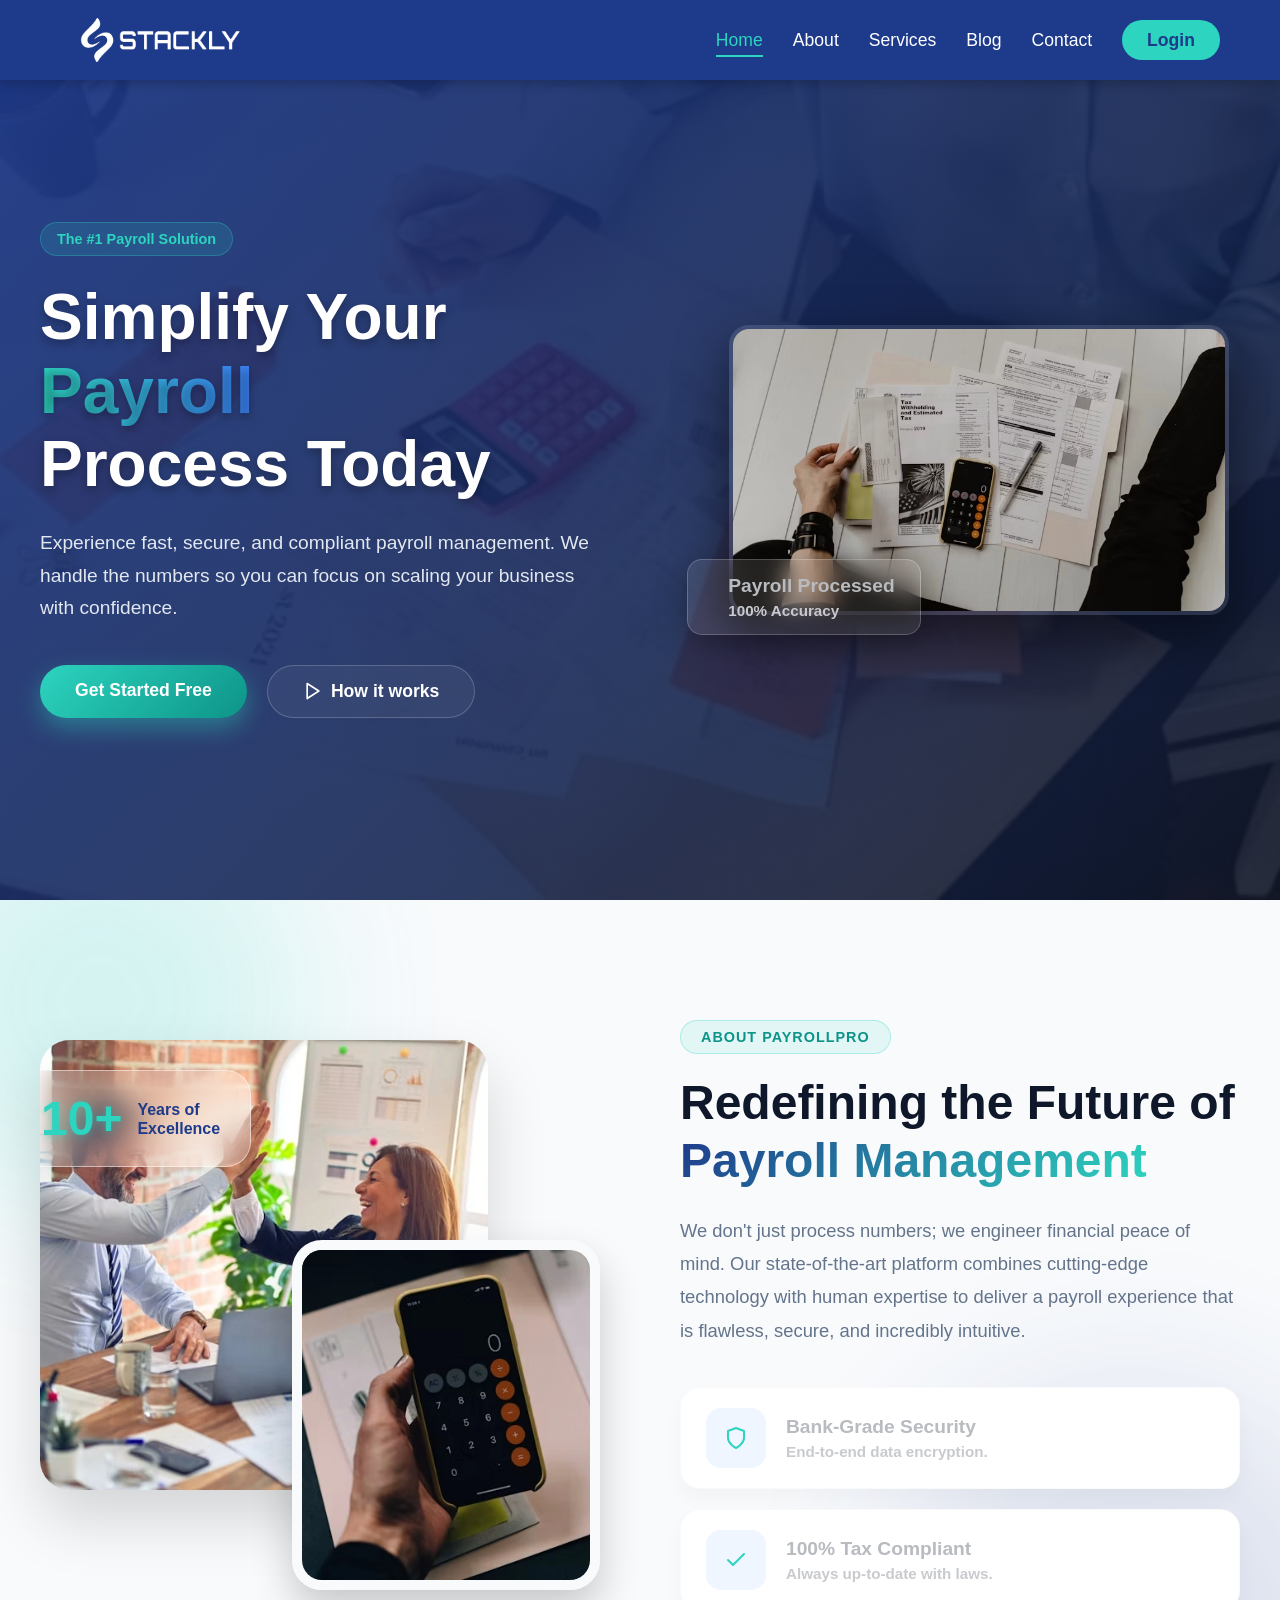
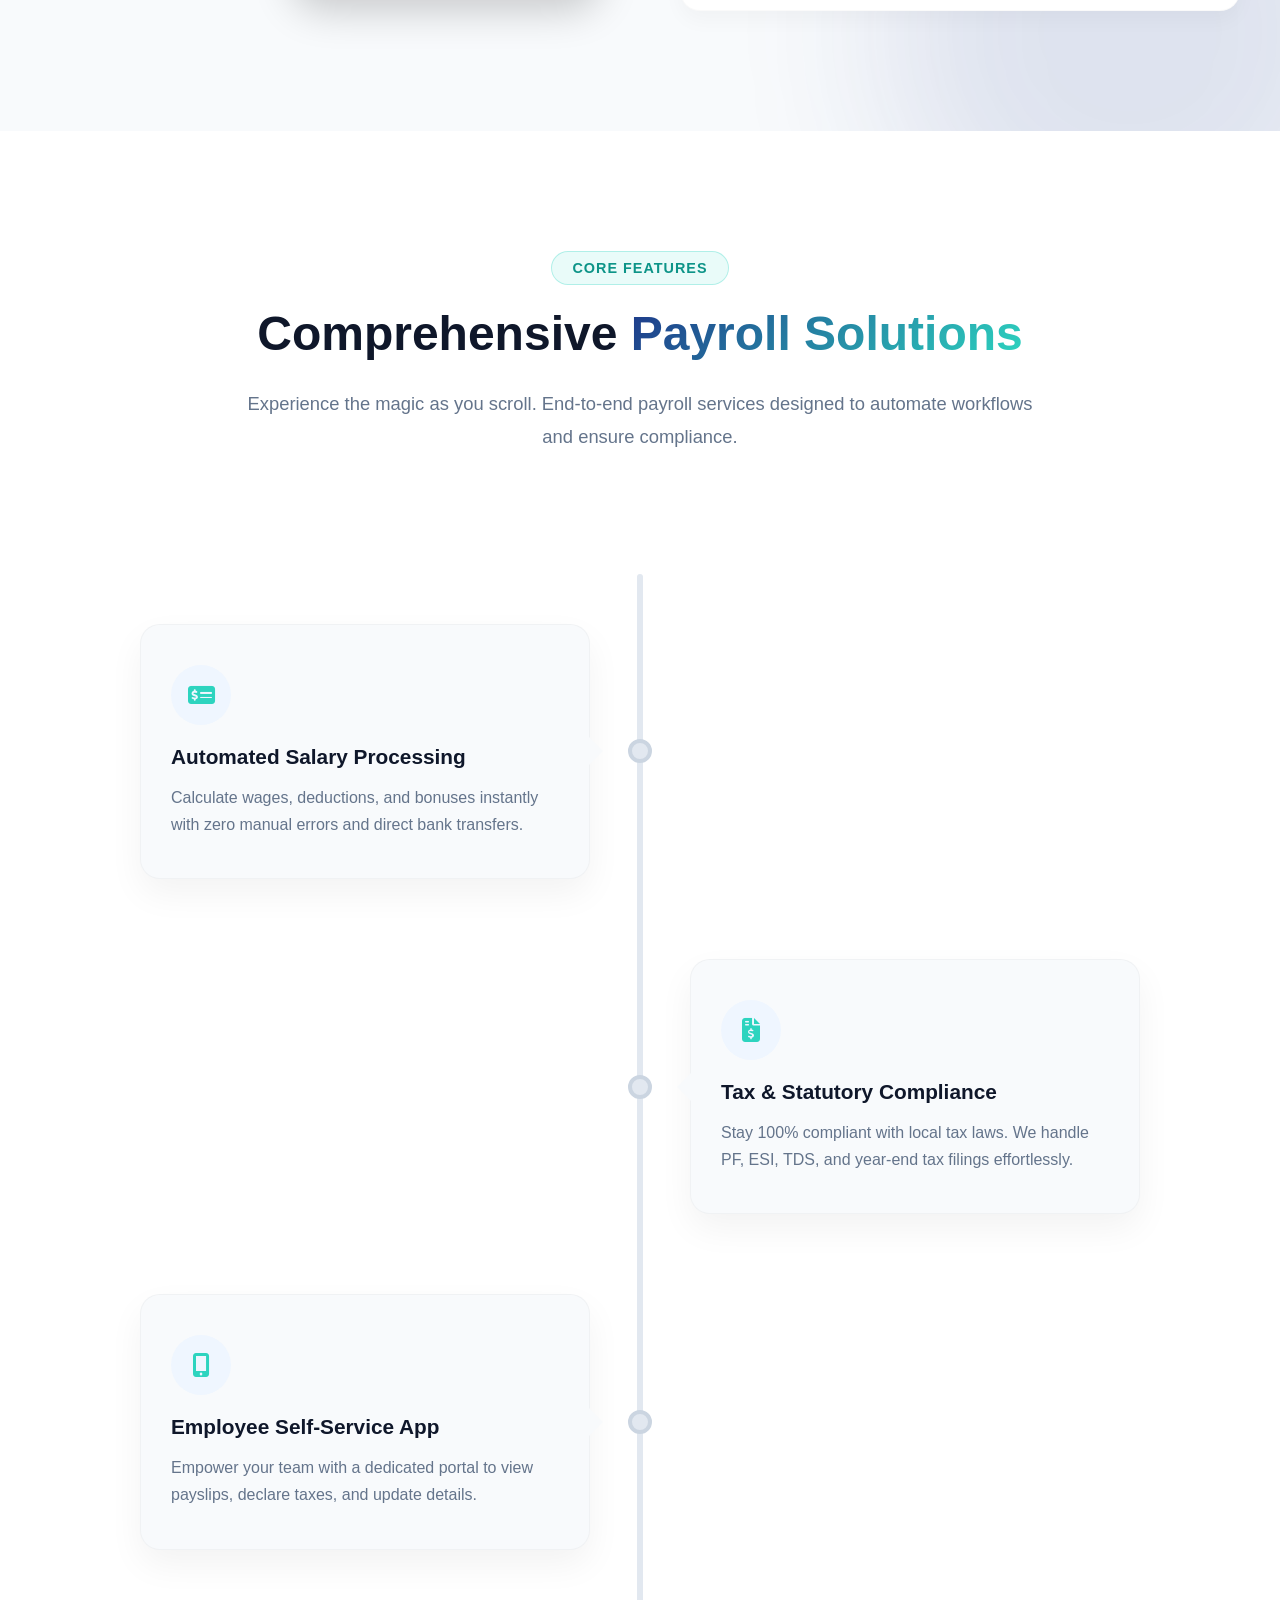
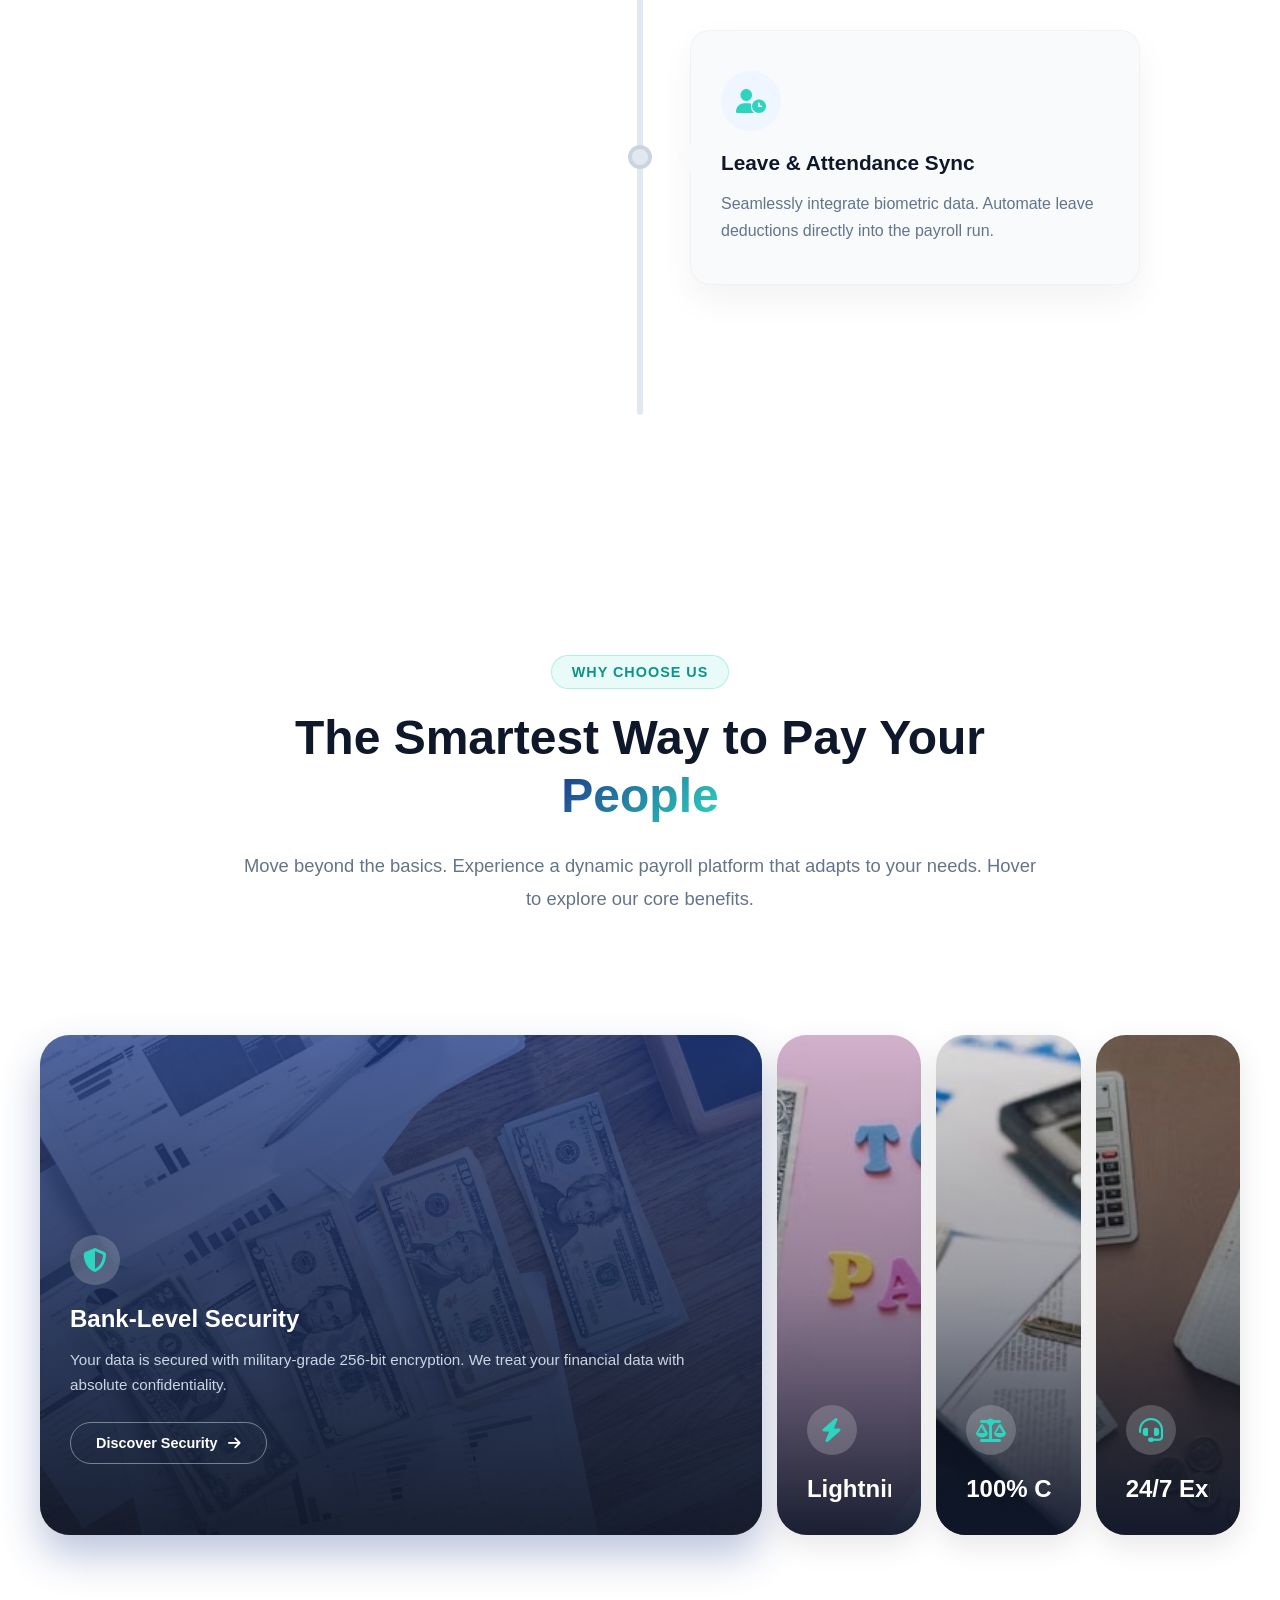
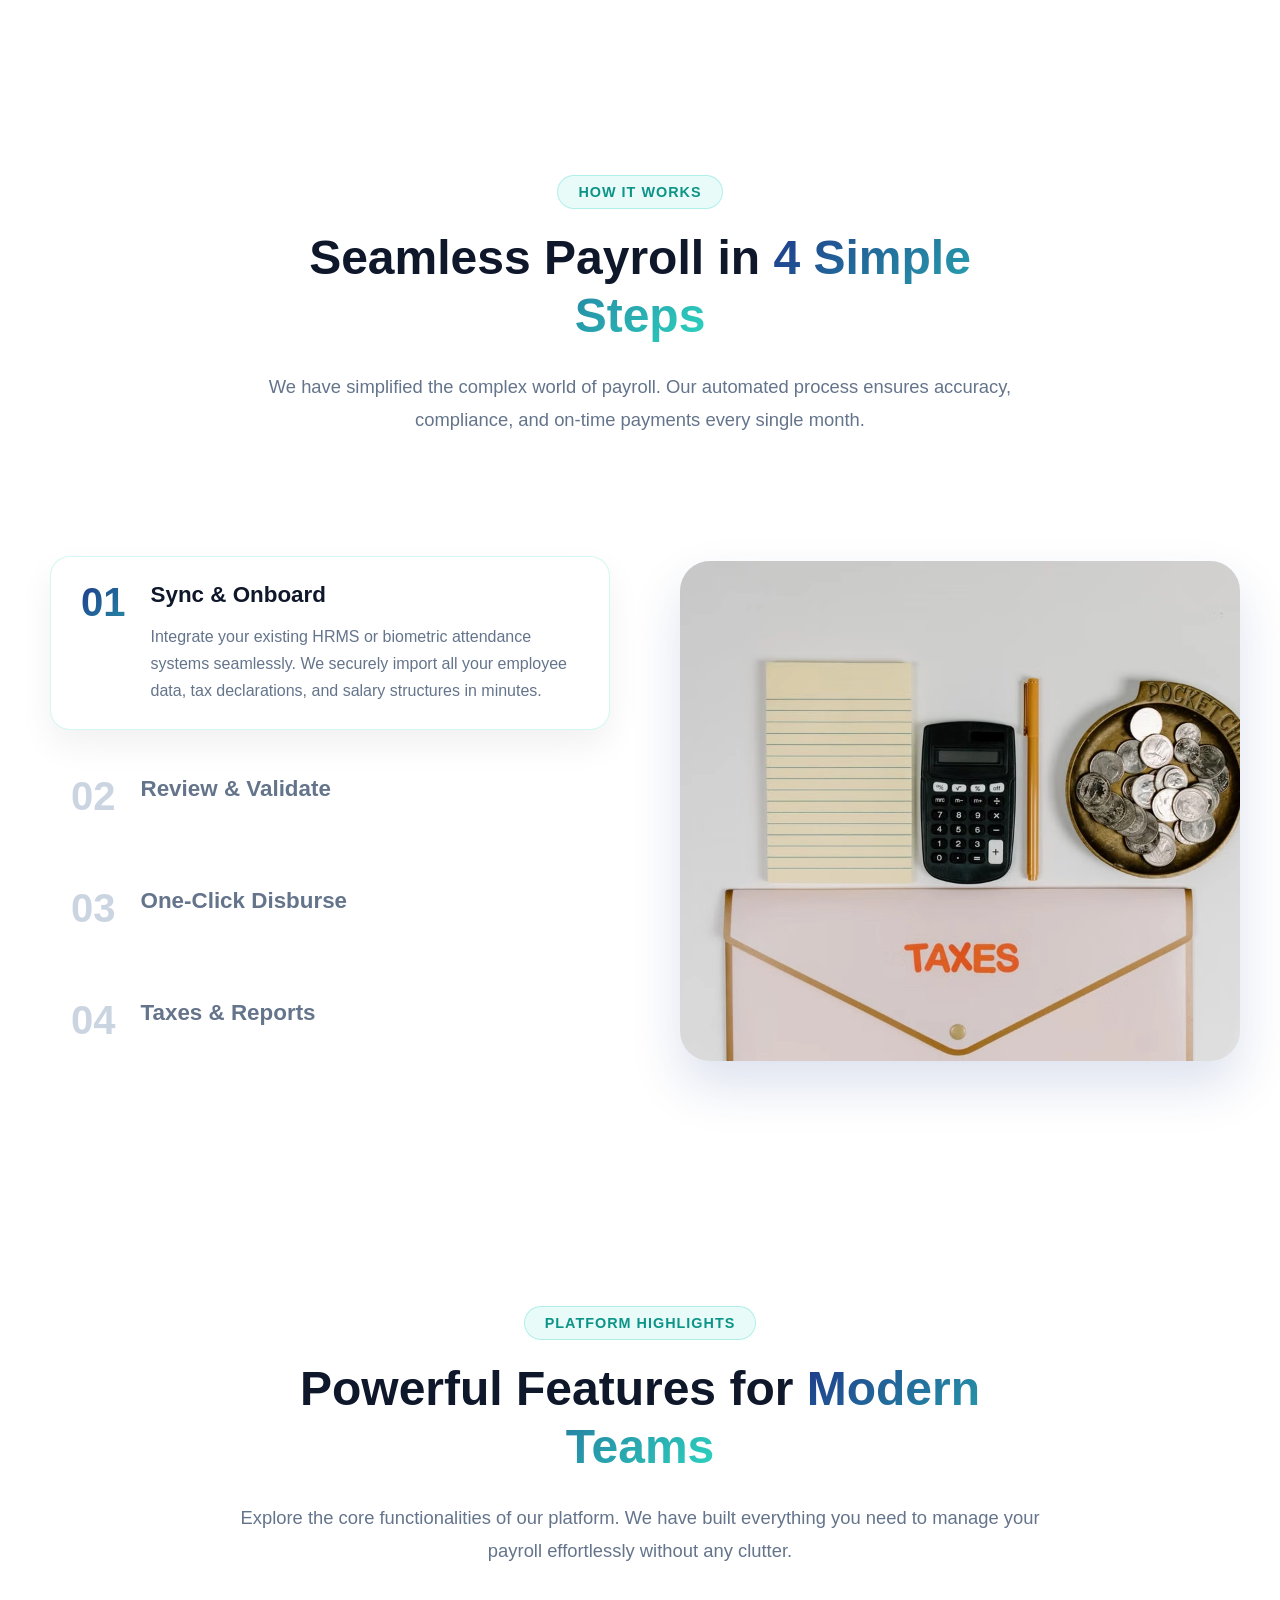
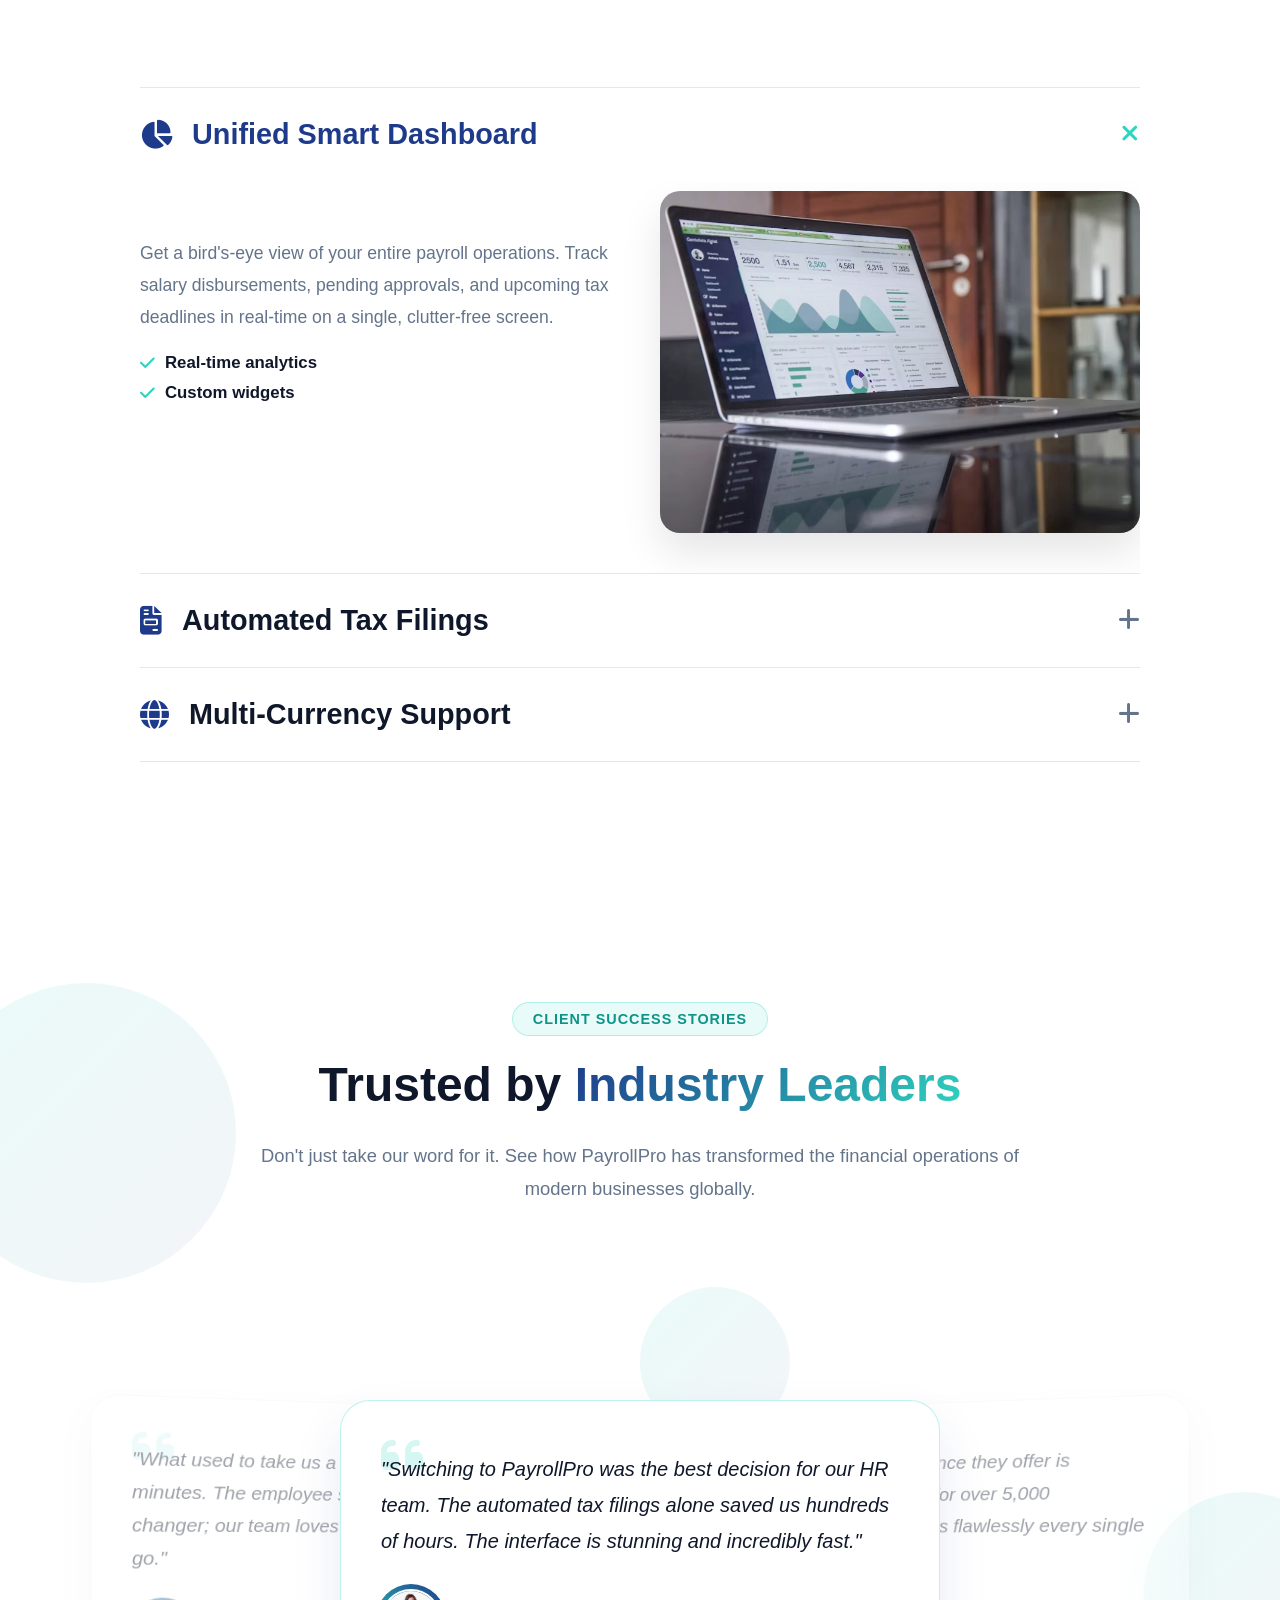
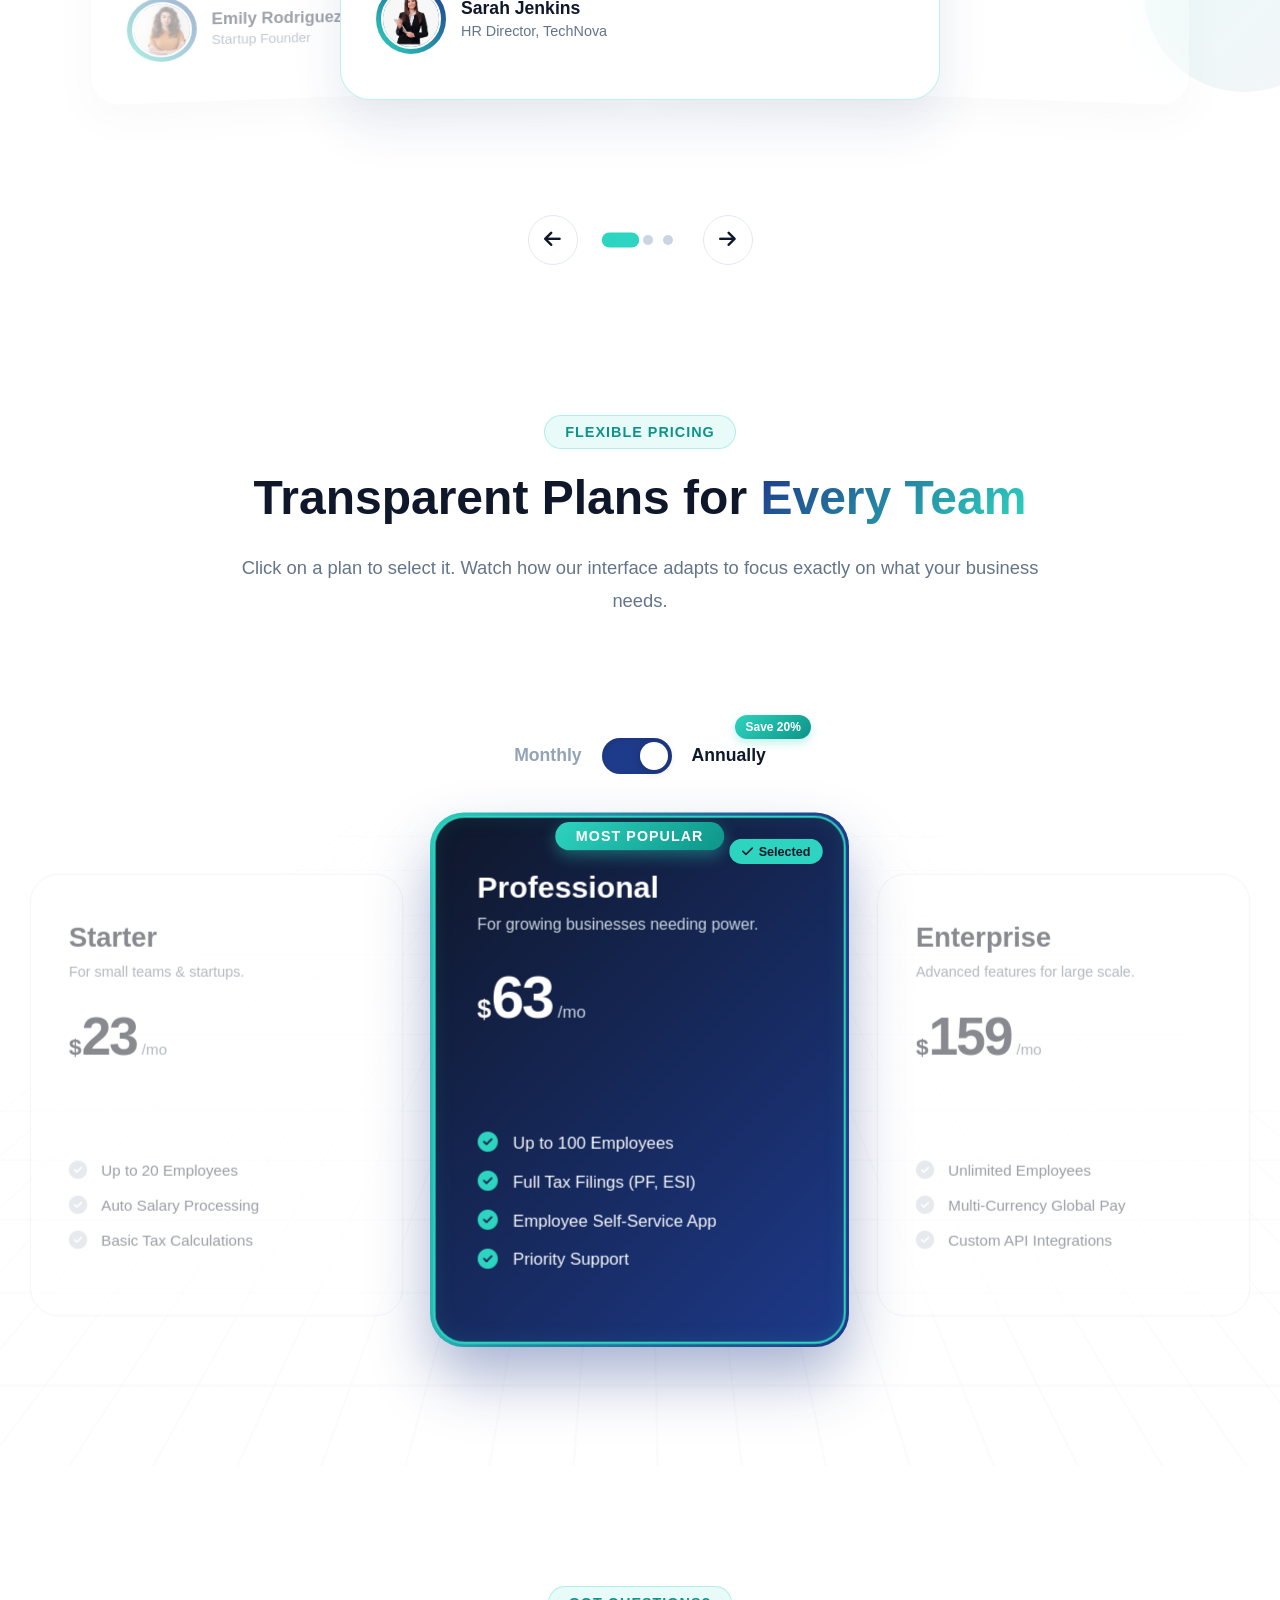
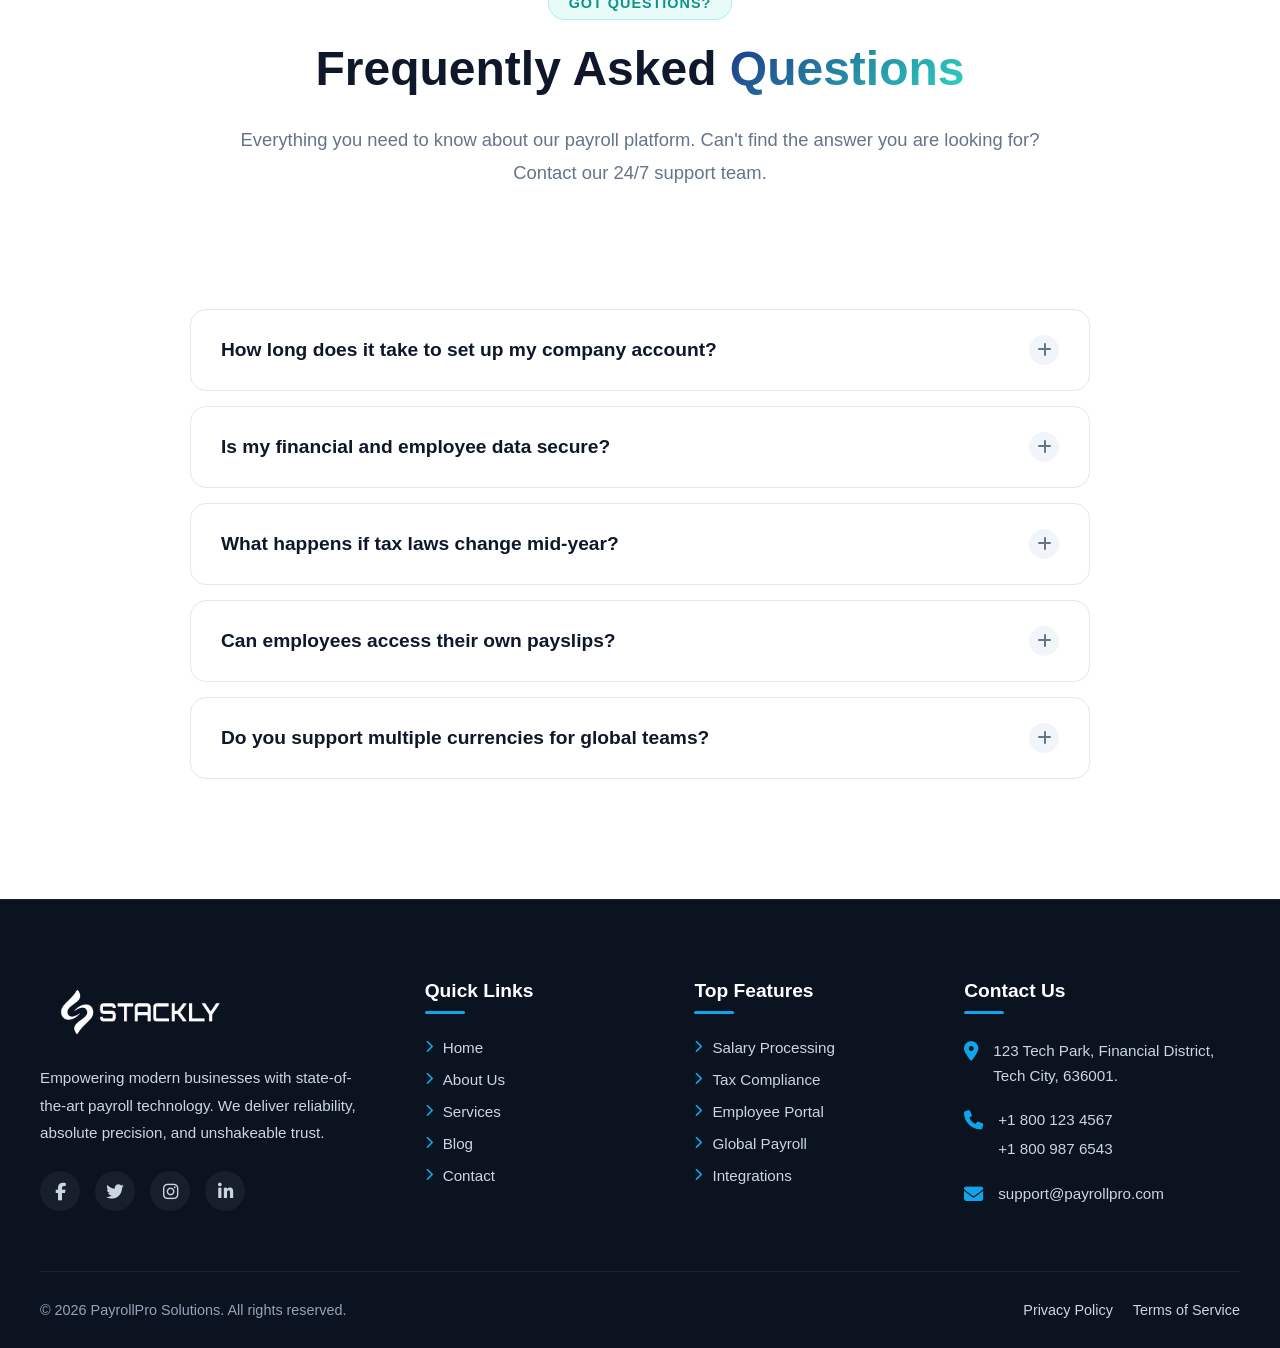
==== commit a217166d: "Payroll Services" ====
--- a/index.html
+++ b/index.html
@@ -56,7 +56,7 @@
          
         <div class="hero-content">
             <div class="badge animate-fade-in-up" style="animation-delay: 0.1s;">
-                <span class="badge-icon">✨</span> The #1 Payroll Solution
+                <span class="badge-icon"></span> The #1 Payroll Solution
             </div>
             <h1 class="hero-title animate-fade-in-up" style="animation-delay: 0.3s;">
                 Simplify Your <span class="highlight-text">Payroll</span> <br>Process Today
@@ -80,7 +80,7 @@
             
              
             <div class="floating-card glass-effect float-delay">
-                <div class="card-icon">💰</div>
+                <div class="card-icon"></div>
                 <div class="card-text">
                     <h4>Payroll Processed</h4>
                     <p>100% Accuracy</p>
@@ -415,7 +415,7 @@
                                 <li><i class="fa-solid fa-check"></i> Real-time analytics</li>
                                 <li><i class="fa-solid fa-check"></i> Custom widgets</li>
                             </ul>
-                            <a href="#" class="premium-hover-btn"><span>Explore Dashboard</span><i class="fa-solid fa-arrow-right"></i></a>
+                            <a href="404.html" class="premium-hover-btn"><span>Explore Dashboard</span><i class="fa-solid fa-arrow-right"></i></a>
                         </div>
                         <div class="row-image">
                             <img src="./asset/pa13.webp" alt="Dashboard">
@@ -441,7 +441,7 @@
                                 <li><i class="fa-solid fa-check"></i> 100% Error-free</li>
                                 <li><i class="fa-solid fa-check"></i> One-click generation</li>
                             </ul>
-                            <a href="#" class="premium-hover-btn"><span>View Tax Features</span><i class="fa-solid fa-arrow-right"></i></a>
+                            <a href="404.html" class="premium-hover-btn"><span>View Tax Features</span><i class="fa-solid fa-arrow-right"></i></a>
                         </div>
                         <div class="row-image">
                             <img src="./asset/pa14.webp" alt="Tax Filing">
@@ -467,7 +467,7 @@
                                 <li><i class="fa-solid fa-check"></i> 50+ Currencies</li>
                                 <li><i class="fa-solid fa-check"></i> Automated conversions</li>
                             </ul>
-                            <a href="#" class="premium-hover-btn"><span>Global Payroll</span><i class="fa-solid fa-arrow-right"></i></a>
+                            <a href="404.html" class="premium-hover-btn"><span>Global Payroll</span><i class="fa-solid fa-arrow-right"></i></a>
                         </div>
                         <div class="row-image">
                             <img src="./asset/pa15.webp" alt="Global Payroll">
@@ -618,7 +618,7 @@
                         </div>
                         <span class="duration">/mo</span>
                     </div>
-                    <a href="#" class="premium-hover-btn outline-btn"><span>Choose Starter</span><i class="fa-solid fa-arrow-right"></i></a>
+                    <a href="404.html" class="premium-hover-btn outline-btn"><span>Choose Starter</span><i class="fa-solid fa-arrow-right"></i></a>
                     <div class="features-list">
                         <ul>
                             <li><i class="fa-solid fa-circle-check"></i> Up to 20 Employees</li>
@@ -645,7 +645,7 @@
                         </div>
                         <span class="duration">/mo</span>
                     </div>
-                    <a href="#" class="premium-hover-btn filled-btn action-pulse"><span>Proceed Now</span><i class="fa-solid fa-arrow-right"></i></a>
+                    <a href="404.html" class="premium-hover-btn filled-btn action-pulse"><span>Proceed Now</span><i class="fa-solid fa-arrow-right"></i></a>
                     <div class="features-list">
                         <ul>
                             <li><i class="fa-solid fa-circle-check text-teal"></i> Up to 100 Employees</li>
@@ -670,7 +670,7 @@
                         </div>
                         <span class="duration">/mo</span>
                     </div>
-                    <a href="#" class="premium-hover-btn outline-btn"><span>Contact Sales</span><i class="fa-solid fa-arrow-right"></i></a>
+                    <a href="404.html" class="premium-hover-btn outline-btn"><span>Contact Sales</span><i class="fa-solid fa-arrow-right"></i></a>
                     <div class="features-list">
                         <ul>
                             <li><i class="fa-solid fa-circle-check"></i> Unlimited Employees</li>
--- a/style.css
+++ b/style.css
@@ -479,12 +479,12 @@
 
 .card-text h4 {
     font-size: 1.2rem;
-    color: #1e293b;
+    color: #b8bbbf;
     margin-bottom: 5px;
 }
 
 .card-text p {
-    color: #64748b;
+    color: #c8cace;
     font-size: 0.95rem;
 }
 
@@ -796,14 +796,14 @@
     background-position: center;
     overflow: hidden;
     transition: all 0.7s cubic-bezier(0.25, 0.8, 0.25, 1);
-    cursor: pointer;
+    /* cursor: pointer; */
     box-shadow: 0 10px 30px rgba(0, 0, 0, 0.1);
 }
 
  
 .accordion-panel:hover, 
 .accordion-panel.active-panel {
-    flex: 4;  
+    flex: 5;  
     box-shadow: 0 20px 40px rgba(30, 58, 138, 0.3);
 }
 
@@ -866,7 +866,7 @@
 
 .accordion-panel:hover .panel-text-wrapper,
 .accordion-panel.active-panel .panel-text-wrapper {
-    height: 160px;  
+    height: 200px;  
 }
 
 .panel-desc {
@@ -1721,7 +1721,7 @@
  
 .popular-tag {
     position: absolute;
-    top: -15px; left: 50%; transform: translateX(-50%);
+    top: 4px; left: 50%; transform: translateX(-50%);
     background: linear-gradient(135deg, #2dd4bf, #0d9488);  
     color: #ffffff;  
     padding: 6px 20px;
